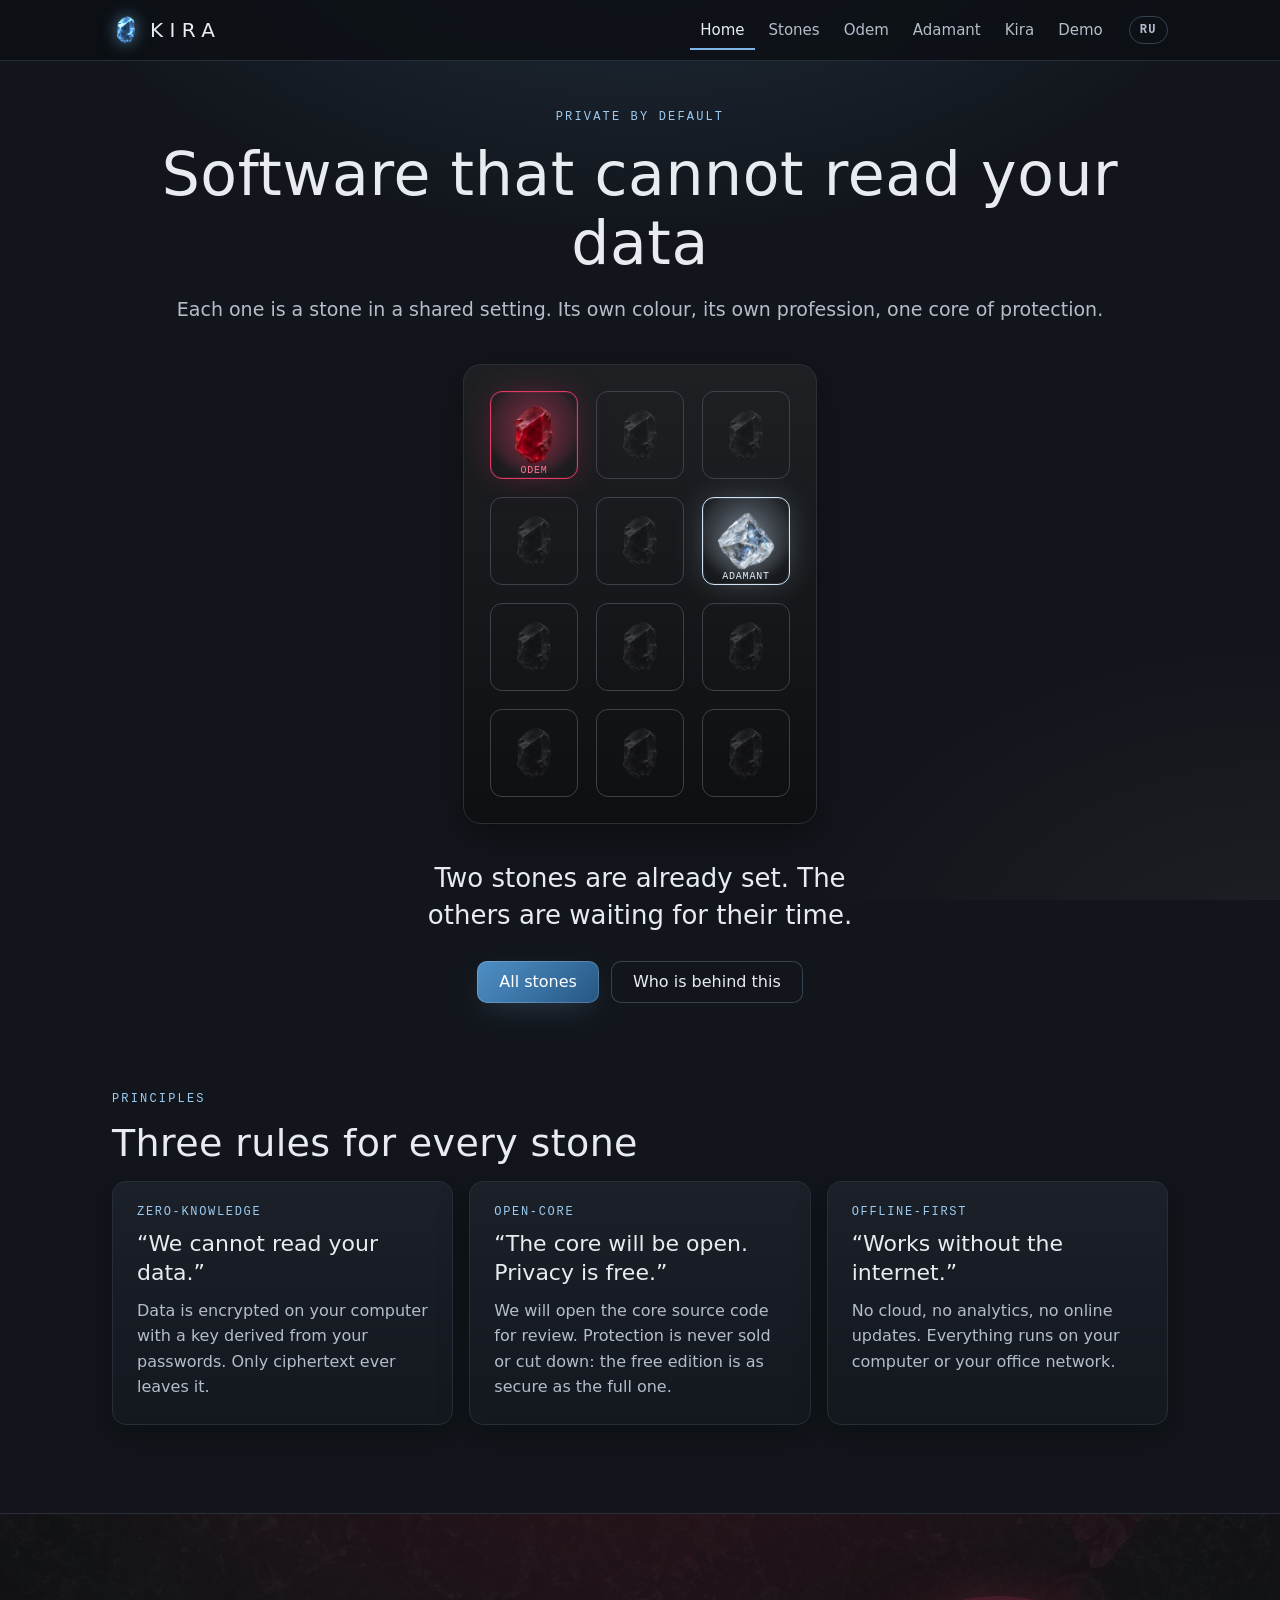
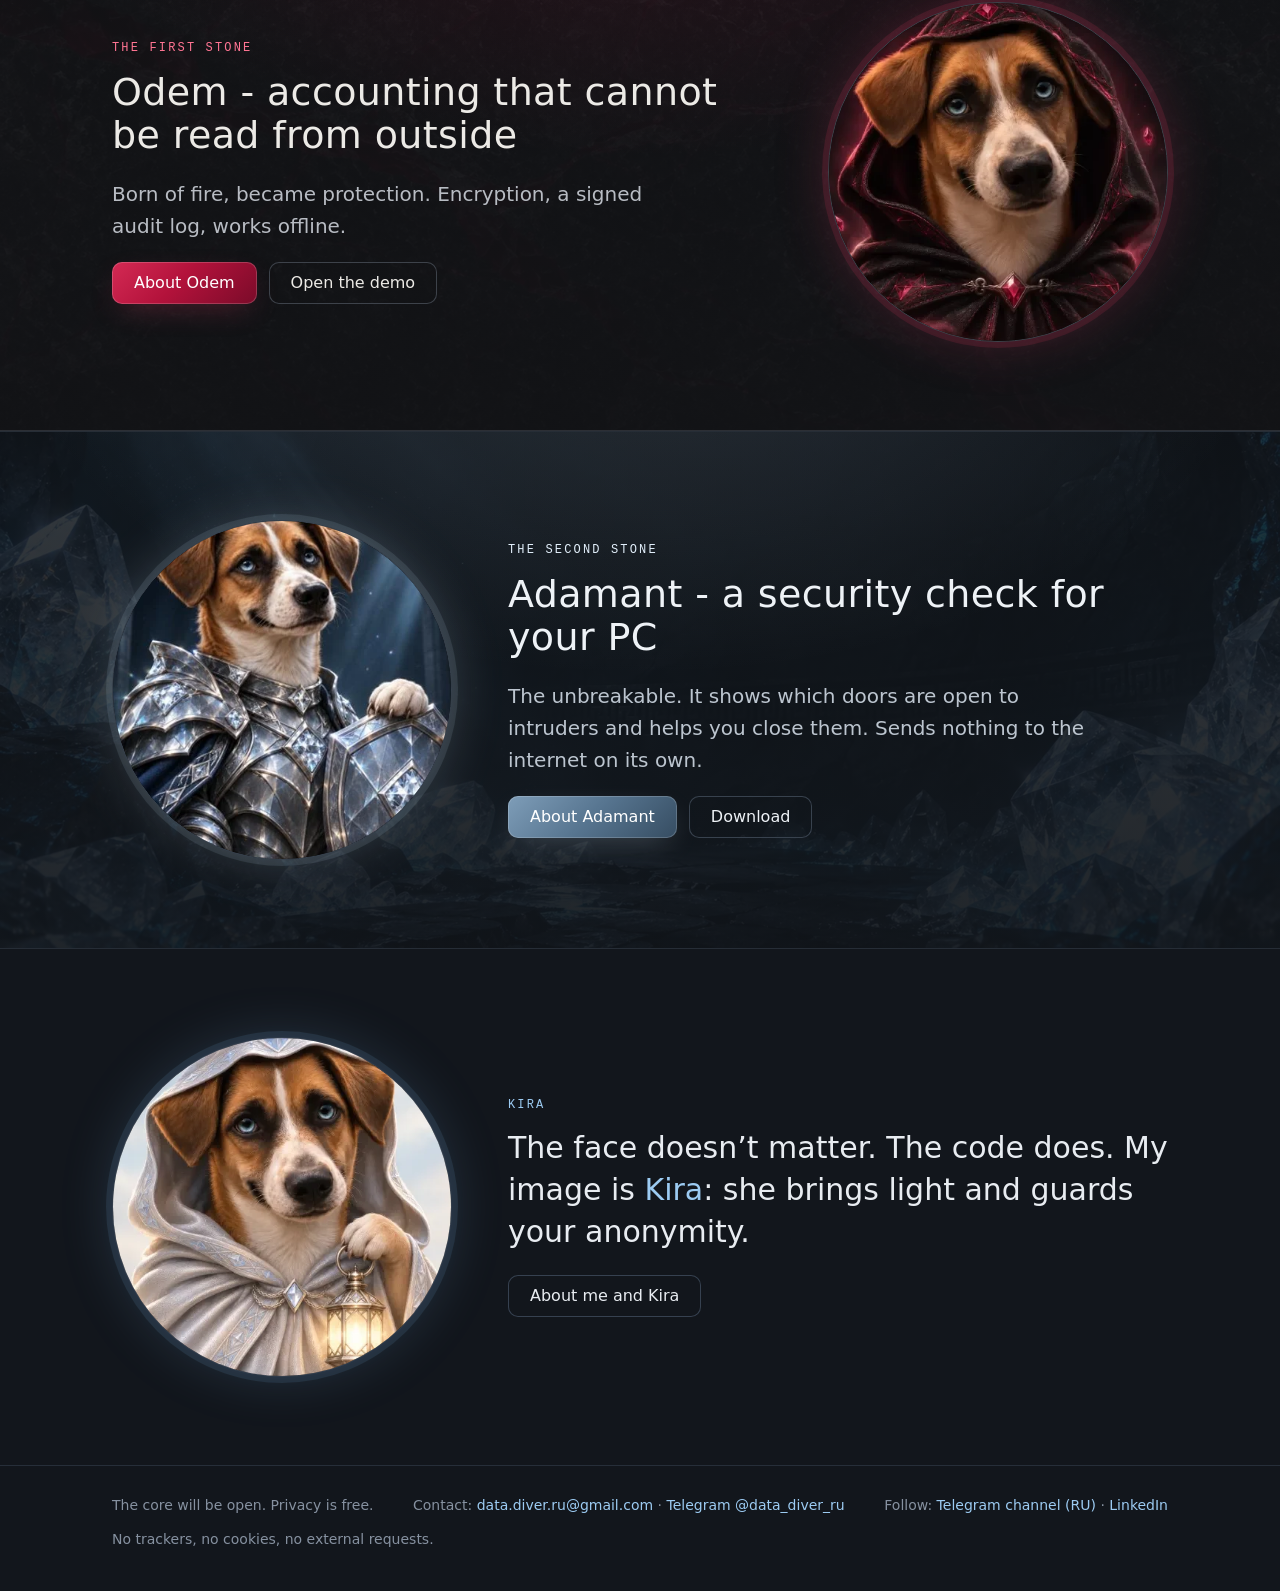
==== en/index.html @ 1e82c529 "Data Diver: перенос в datadiver-ru" ====
<!doctype html>
<html lang="en">
<head>
<meta charset="utf-8">
<meta name="viewport" content="width=device-width, initial-scale=1">
<meta http-equiv="Content-Security-Policy" content="default-src 'self'; img-src 'self' data:; style-src 'self'; script-src 'none'; base-uri 'none'; form-action 'none'">
<meta name="referrer" content="no-referrer">
<title>Stones of privacy - Odem and more</title>
<meta name="description" content="Closed software that cannot read your data. The first stone is Odem, an accounting app.">
<meta property="og:title" content="Stones of privacy - Odem and more">
<meta property="og:description" content="Closed software that cannot read your data. The first stone is Odem, an accounting app.">
<meta property="og:image" content="../assets/img/social-preview.jpg">
<meta name="theme-color" content="#12161c">
<link rel="alternate" hreflang="ru" href="../index.html">
<link rel="alternate" hreflang="en" href="index.html">
<link rel="icon" href="../assets/favicon.png" type="image/png">
<link rel="stylesheet" href="../assets/style.css">
<link rel="stylesheet" href="../assets/adamant.css">
</head>
<body data-theme="kira">
<header class="top"><div class="wrap">
<a class="brand" href="index.html" aria-label="Home"><img class="ruby" src="../assets/img/ruby.webp" alt="" width="256" height="256"><span>KIRA</span></a>
<nav class="nav" aria-label="Sections"><a href="index.html" aria-current="page">Home</a><a href="stones.html">Stones</a><a href="odem.html">Odem</a><a href="adamant.html">Adamant</a><a href="kira.html">Kira</a><a href="demo.html">Demo</a></nav>
<a class="lang" href="../index.html" hreflang="ru" lang="ru" title="Русский">RU</a>
</div></header>
<main id="main">
<section class="hero"><div class="wrap">
<p class="eyebrow">Private by default</p>
<h1>Software that cannot read your data</h1>
<p class="tag">Each one is a stone in a shared setting. Its own colour, its own profession, one core of protection.</p>
<div class="setting" data-theme="graphite" aria-label="The setting: twelve places, two stones in place">
<a class="stone lit" data-theme="odem" href="odem.html" aria-label="Odem - accounting, in progress"><img class="ruby" src="../assets/img/ruby.webp" alt="" width="256" height="256"><span class="name">Odem</span></a>
<a class="stone" href="stones.html#topaz" aria-label="Topaz - legal edition, planned"><img class="ruby" src="../assets/img/ruby.webp" alt="" width="256" height="256"><span class="name">Topaz</span></a>
<a class="stone" href="stones.html#carbuncle" aria-label="Carbuncle - for notaries, planned"><img class="ruby" src="../assets/img/ruby.webp" alt="" width="256" height="256"><span class="name">Carbuncle</span></a>
<span class="stone" role="img" aria-label="Empty place"><img class="ruby" src="../assets/img/ruby.webp" alt="" width="256" height="256"></span>
<span class="stone" role="img" aria-label="Empty place"><img class="ruby" src="../assets/img/ruby.webp" alt="" width="256" height="256"></span>
<a class="stone lit" data-theme="adamant" href="adamant.html" aria-label="Adamant - a PC security check, released"><img class="diamond" src="../assets/img/diamond.webp" alt="" width="256" height="256"><span class="name">Adamant</span></a>
<span class="stone" role="img" aria-label="Empty place"><img class="ruby" src="../assets/img/ruby.webp" alt="" width="256" height="256"></span>
<span class="stone" role="img" aria-label="Empty place"><img class="ruby" src="../assets/img/ruby.webp" alt="" width="256" height="256"></span>
<span class="stone" role="img" aria-label="Empty place"><img class="ruby" src="../assets/img/ruby.webp" alt="" width="256" height="256"></span>
<span class="stone" role="img" aria-label="Empty place"><img class="ruby" src="../assets/img/ruby.webp" alt="" width="256" height="256"></span>
<span class="stone" role="img" aria-label="Empty place"><img class="ruby" src="../assets/img/ruby.webp" alt="" width="256" height="256"></span>
<span class="stone" role="img" aria-label="Empty place"><img class="ruby" src="../assets/img/ruby.webp" alt="" width="256" height="256"></span>
</div>
<p class="says">Two stones are already set. The others are waiting for their time.</p>
<div class="actions">
<a class="btn" href="stones.html">All stones</a>
<a class="btn ghost" href="kira.html">Who is behind this</a>
</div>
</div></section>

<section class="flush"><div class="wrap">
<p class="eyebrow">Principles</p>
<h2>Three rules for every stone</h2>
<div class="grid3">
<div class="card"><div class="k">Zero-knowledge</div><blockquote>“We cannot read your data.”</blockquote><p>Data is encrypted on your computer with a key derived from your passwords. Only ciphertext ever leaves it.</p></div>
<div class="card"><div class="k">Open-core</div><blockquote>“The core will be open. Privacy is free.”</blockquote><p>We will open the core source code for review. Protection is never sold or cut down: the free edition is as secure as the full one.</p></div>
<div class="card"><div class="k">Offline-first</div><blockquote>“Works without the internet.”</blockquote><p>No cloud, no analytics, no online updates. Everything runs on your computer or your office network.</p></div>
</div>
</div></section>

<section class="band" data-theme="odem"><div class="wrap split rev">
<div class="avatar"><img src="../assets/img/kira-keeper.webp" alt="Kira as the keeper of the stones: a dark cloak with ruby embroidery" width="512" height="512"></div>
<div>
<p class="eyebrow">The first stone</p>
<h2>Odem - accounting that cannot be read from outside</h2>
<p class="lead">Born of fire, became protection. Encryption, a signed audit log, works offline.</p>
<div class="actions left"><a class="btn" href="odem.html">About Odem</a><a class="btn ghost" href="demo.html">Open the demo</a></div>
</div>
</div></section>
<section class="band" data-theme="adamant"><div class="wrap split">
<div class="avatar"><img src="../assets/img/kira-knight.webp" alt="Kira in diamond armour with a shield" width="480" height="480" loading="lazy"></div>
<div>
<p class="eyebrow">The second stone</p>
<h2>Adamant - a security check for your PC</h2>
<p class="lead">The unbreakable. It shows which doors are open to intruders and helps you close them. Sends nothing to the internet on its own.</p>
<div class="actions left"><a class="btn" href="adamant.html">About Adamant</a><a class="btn ghost" href="adamant.html#download">Download</a></div>
</div>
</div></section>


<section><div class="wrap split">
<div class="avatar"><img src="../assets/img/kira-light.webp" alt="Kira - a light-coated guide dog holding a lantern" width="512" height="512"></div>
<div>
<p class="eyebrow">Kira</p>
<p class="manifest">The face doesn’t matter. The code does. My image is <em>Kira</em>: she brings light and guards your anonymity.</p>
<a class="btn ghost" href="kira.html">About me and Kira</a>
</div>
</div></section>
</main>
<footer class="foot"><div class="wrap">
<p>The core will be open. Privacy is free.</p>
<p>Contact: <a href="mailto:data.diver.ru@gmail.com">data.diver.ru@gmail.com</a> · <a href="https://t.me/data_diver_ru" rel="noopener noreferrer">Telegram @data_diver_ru</a></p>
<p>Follow: <a href="https://t.me/datadiver_ru" rel="noopener noreferrer">Telegram channel (RU)</a> · <a href="https://www.linkedin.com/in/datadiverru" rel="noopener noreferrer">LinkedIn</a></p>
<p>No trackers, no cookies, no external requests.</p>
</div></footer>
</body>
</html>
---- assets/style.css ----
/* Сайт камней. Без внешних шрифтов, скриптов и счётчиков.
   Цвет принадлежит камню: тема задаётся атрибутом data-theme на <body> или на любом блоке.
   Новый камень = новый блок [data-theme="…"] с теми же переменными. */
:root {
  --display: "Bahnschrift Light", "Bahnschrift", "Segoe UI Variable Display", "Helvetica Neue", system-ui, sans-serif;
  --sans: "Segoe UI Variable Text", "Segoe UI", system-ui, -apple-system, Roboto, "Helvetica Neue", Arial, sans-serif;
  --mono: "Cascadia Mono", Consolas, ui-monospace, "SF Mono", monospace;
  --wrap: 1120px;
  --ease: cubic-bezier(.2, .8, .2, 1);
}

/* ── Темы ─────────────────────────────────────────────── */
/* общая тёмная основа для камней */
[data-theme="odem"], [data-theme="topaz"], [data-theme="carbuncle"], [data-theme="graphite"] {
  color-scheme: dark;
  --bg-0: #0e0f11;
  --bg: #121316;
  --surface: rgba(30, 32, 36, .88);
  --surface-2: rgba(23, 25, 28, .88);
  --line: #2c2f35;
  --line-2: #3d424a;
  --ink: #eceae6;
  --ink-2: #b8bcc3;
  --ink-3: #848a93;
  --top-bg: rgba(14, 15, 17, .82);
  --shadow: 0 10px 30px rgba(0, 0, 0, .4);
}
/* Одем — рубин */
[data-theme="odem"] {
  --acc: #b3123b; --acc-hi: #e23b63; --acc-ink: #ff7593; --acc-deep: #6e0a24;
  --acc-glow: rgba(226, 59, 99, .35); --acc-soft: rgba(226, 59, 99, .14);
  --acc-grad: linear-gradient(135deg, #d42a54 0%, #b3123b 46%, #7a0b29 100%);
  --bg-art: radial-gradient(900px 520px at 50% -120px, rgba(179, 18, 59, .16), transparent 70%),
            linear-gradient(rgba(18, 19, 22, .9), rgba(18, 19, 22, .96)), url("img/veins.webp") center / cover;
}
/* Топаз — янтарь и золото */
[data-theme="topaz"] {
  --acc: #c9861c; --acc-hi: #f2b84b; --acc-ink: #ffcf73; --acc-deep: #6b440a;
  --acc-glow: rgba(242, 184, 75, .32); --acc-soft: rgba(242, 184, 75, .14);
  --acc-grad: linear-gradient(135deg, #f0b24a 0%, #c9861c 50%, #8a5a10 100%);
  --bg-art: radial-gradient(900px 520px at 50% -120px, rgba(201, 134, 28, .16), transparent 70%), var(--bg);
}
/* Карбункул — изумрудно-зелёный (можно поменять, когда дойдём до камня) */
[data-theme="carbuncle"] {
  --acc: #138a60; --acc-hi: #2fcf92; --acc-ink: #6fe3b4; --acc-deep: #0b4a33;
  --acc-glow: rgba(47, 207, 146, .3); --acc-soft: rgba(47, 207, 146, .13);
  --acc-grad: linear-gradient(135deg, #2bbf86 0%, #138a60 50%, #0b5a3e 100%);
  --bg-art: radial-gradient(900px 520px at 50% -120px, rgba(19, 138, 96, .16), transparent 70%), var(--bg);
}
/* нейтральная оправа для схемы камней */
[data-theme="graphite"] {
  --acc: #8b96a5; --acc-hi: #b9c3d0; --acc-ink: #cfd7e2; --acc-deep: #3d424a;
  --acc-glow: rgba(185, 195, 208, .25); --acc-soft: rgba(185, 195, 208, .1);
  --acc-grad: linear-gradient(135deg, #9aa5b4, #6b7685);
  --bg-art: var(--bg);
}
/* Кира — ночная тема: сине-графитовый фон, голубой акцент как её глаза.
   Тёмная, но не красная — красный остаётся за Одемом. */
[data-theme="kira"] {
  color-scheme: dark;
  --bg-0: #0d1015;
  --bg: #12161c;
  --surface: rgba(28, 34, 43, .88);
  --surface-2: rgba(20, 25, 32, .88);
  --line: #262e39;
  --line-2: #364150;
  --ink: #e8ecf1;
  --ink-2: #b4bdc9;
  --ink-3: #8691a0;
  --top-bg: rgba(13, 16, 21, .84);
  --shadow: 0 10px 30px rgba(0, 0, 0, .35);
  --acc: #3f7fb5; --acc-hi: #7db6e6; --acc-ink: #9ccbf2; --acc-deep: #1d4567;
  --acc-glow: rgba(125, 182, 230, .28); --acc-soft: rgba(125, 182, 230, .11);
  --acc-grad: linear-gradient(135deg, #4f8fc4 0%, #3a74a6 50%, #275682 100%);
  --bg-art: radial-gradient(900px 560px at 50% -160px, rgba(90, 140, 190, .22), transparent 70%),
            radial-gradient(700px 500px at 100% 110%, rgba(210, 190, 150, .06), transparent 70%), var(--bg);
}
[data-theme] { color: var(--ink); }

/* ── База ─────────────────────────────────────────────── */
* { box-sizing: border-box; }
html { -webkit-text-size-adjust: 100%; }
body {
  margin: 0;
  background: var(--bg);
  font: 16px/1.6 var(--sans);
  min-height: 100vh;
  display: flex;
  flex-direction: column;
}
body::before { content: ""; position: fixed; inset: 0; background: var(--bg-art); z-index: -1; }
a { color: var(--acc-ink); text-decoration: none; }
a:hover { text-decoration: underline; text-underline-offset: 3px; }
:focus-visible { outline: 2px solid var(--acc-hi); outline-offset: 3px; border-radius: 4px; }
img { max-width: 100%; display: block; }

.wrap { width: 100%; max-width: var(--wrap); margin: 0 auto; padding: 0 16px; }
@media (min-width: 720px) { .wrap { padding: 0 32px; } }

/* шапка */
.top { position: sticky; top: 0; z-index: 10; background: var(--top-bg); backdrop-filter: blur(10px); border-bottom: 1px solid var(--line); }
.top .wrap { display: flex; align-items: center; gap: 16px; min-height: 60px; flex-wrap: wrap; }
.brand { display: flex; align-items: center; gap: 10px; color: var(--ink); font: 300 20px/1 var(--display); letter-spacing: .32em; }
.brand:hover { text-decoration: none; }
.brand .ruby { width: 28px; height: 28px; object-fit: contain; filter: drop-shadow(0 0 8px rgba(226, 59, 99, .45)); transition: transform .5s var(--ease), filter .3s; }
.brand:hover .ruby { transform: rotate(-10deg) scale(1.12); filter: drop-shadow(0 0 12px rgba(255, 90, 130, .8)) brightness(1.15); }
.nav { display: flex; gap: 4px; margin-left: auto; flex-wrap: wrap; }
.nav a { color: var(--ink-2); padding: 8px 10px; border-radius: 8px; font-size: 15px; }
.nav a:hover { color: var(--ink); background: var(--acc-soft); text-decoration: none; }
.nav a[aria-current="page"] { color: var(--ink); box-shadow: inset 0 -2px 0 var(--acc-hi); border-radius: 0; }
@media (max-width: 560px) {
  .top .wrap { padding-top: 8px; padding-bottom: 4px; gap: 4px; }
  .nav { margin-left: -8px; width: calc(100% + 16px); overflow-x: auto; flex-wrap: nowrap; scrollbar-width: none; }
  .nav::-webkit-scrollbar { display: none; }
  .nav a { padding: 8px 8px; white-space: nowrap; }
}

main { flex: 1; }
section { padding: 56px 0; }
@media (min-width: 720px) { section { padding: 88px 0; } }

.eyebrow { font: 12px/1.4 var(--mono); letter-spacing: .18em; text-transform: uppercase; color: var(--acc-ink); margin: 0 0 14px; }
h1, h2, h3 { font-family: var(--display); font-weight: 300; line-height: 1.15; margin: 0 0 16px; letter-spacing: .01em; }
h1 { font-size: clamp(34px, 6vw, 60px); }
h2 { font-size: clamp(26px, 4vw, 38px); }
h3 { font-size: 22px; }
.lead { font-size: clamp(17px, 2.2vw, 20px); color: var(--ink-2); max-width: 46ch; }
.muted { color: var(--ink-3); }

/* кнопки */
.btn {
  display: inline-flex; align-items: center; gap: 10px;
  padding: 13px 22px; border-radius: 10px;
  font: 500 16px/1 var(--sans); color: #fff;
  background: var(--acc-grad);
  box-shadow: 0 0 0 1px rgba(255, 255, 255, .18) inset, 0 10px 30px -10px var(--acc-glow);
  transition: transform .2s var(--ease), box-shadow .2s var(--ease);
}
.btn:hover { text-decoration: none; transform: translateY(-1px); box-shadow: 0 0 0 1px rgba(255, 255, 255, .3) inset, 0 14px 36px -10px var(--acc-glow); }
.btn.ghost { background: transparent; color: var(--ink); box-shadow: inset 0 0 0 1px var(--line-2); }
.btn.ghost:hover { box-shadow: inset 0 0 0 1px var(--acc-hi); }

/* героический блок */
.hero { text-align: center; padding-top: 48px; }
.hero .title { font: 200 clamp(52px, 12vw, 120px)/1 var(--display); letter-spacing: .38em; margin: 0 0 8px; padding-left: .38em; }
.hero .tag { color: var(--ink-2); margin: 0 auto 40px; font-size: clamp(16px, 2.2vw, 19px); }
.hero .says { font: 300 clamp(20px, 3vw, 26px)/1.4 var(--display); max-width: 30ch; margin: 0 auto 28px; }
.actions { display: flex; gap: 12px; justify-content: center; flex-wrap: wrap; }
.actions.left { justify-content: flex-start; }

/* оправа 3×4, как четыре ряда по три камня — тёмная «шкатулка» на любой теме */
.setting {
  --cell: clamp(64px, 22vw, 88px);
  display: grid; grid-template-columns: repeat(3, var(--cell)); gap: clamp(10px, 2.4vw, 18px);
  justify-content: center; margin: 0 auto 36px; padding: clamp(16px, 3vw, 26px);
  width: max-content; max-width: 100%;
  border: 1px solid var(--line); border-radius: 18px;
  background: linear-gradient(180deg, #1e2024, #0e0f11);
  box-shadow: var(--shadow);
}
.stone {
  position: relative; aspect-ratio: 1; border-radius: 12px;
  display: grid; place-items: center;
  border: 1px solid var(--line-2); color: var(--ink-3);
  transition: border-color .25s var(--ease), transform .25s var(--ease);
}
.stone .ruby { width: 62%; height: 62%; object-fit: contain; user-select: none; -webkit-user-drag: none;
  filter: grayscale(1) brightness(1.15) contrast(1.05); opacity: .38; transition: opacity .25s var(--ease), filter .25s var(--ease); }
.stone:hover .ruby, .stone:focus-visible .ruby { opacity: .6; }
.stone .name { position: absolute; bottom: -1px; left: 0; right: 0; text-align: center; font: 10px/1.6 var(--mono); letter-spacing: .08em; text-transform: uppercase; color: var(--ink-3); opacity: 0; transition: opacity .2s; }
.stone:hover, .stone:focus-visible { border-color: var(--ink-3); transform: translateY(-2px); }
.stone:hover .name, .stone:focus-visible .name { opacity: 1; }
.stone.lit {
  border-color: var(--acc-hi);
  background: radial-gradient(circle at 50% 40%, var(--acc-glow), var(--acc-soft) 60%, transparent 75%);
  box-shadow: 0 0 34px -6px var(--acc-glow), inset 0 0 0 1px var(--acc-soft);
  animation: breathe 5s ease-in-out infinite;
}
.stone.lit .ruby { width: 70%; height: 70%; filter: drop-shadow(0 0 14px var(--acc-glow)); opacity: 1; }
.stone.lit:hover .ruby { filter: drop-shadow(0 0 20px var(--acc-hi)) brightness(1.1); }
.stone.lit .name { opacity: 1; color: var(--acc-ink); }
@keyframes breathe { 50% { box-shadow: 0 0 46px -4px var(--acc-glow), inset 0 0 0 1px var(--acc-soft); } }
@media (prefers-reduced-motion: reduce) { .stone.lit { animation: none; } * { transition: none !important; } }

/* карточки */
.grid3 { display: grid; gap: 16px; grid-template-columns: 1fr; }
@media (min-width: 820px) { .grid3 { grid-template-columns: repeat(3, 1fr); } }
.grid2 { display: grid; gap: 16px; grid-template-columns: 1fr; margin-top: 16px; }
@media (min-width: 720px) { .grid2 { grid-template-columns: 1fr 1fr; } }
.card {
  border: 1px solid var(--line); border-radius: 14px; padding: 24px;
  background: linear-gradient(180deg, var(--surface), var(--surface-2));
  box-shadow: var(--shadow);
}
.card .k { font: 12px/1 var(--mono); letter-spacing: .14em; text-transform: uppercase; color: var(--acc-ink); margin-bottom: 12px; }
.card blockquote { margin: 0 0 10px; font: 300 22px/1.3 var(--display); }
.card p { margin: 0; color: var(--ink-2); }
.card .icon { width: 28px; height: 28px; color: var(--acc-hi); margin-bottom: 14px; }

/* портрет и манифест */
.split { display: grid; gap: 28px; align-items: center; grid-template-columns: 1fr; }
@media (min-width: 820px) { .split { grid-template-columns: 340px 1fr; gap: 56px; } }
.split.rev { }
@media (min-width: 820px) { .split.rev { grid-template-columns: 1fr 340px; } .split.rev .avatar { order: 2; } }
.avatar {
  width: min(100%, 340px); aspect-ratio: 1; margin: 0 auto; border-radius: 50%;
  overflow: hidden; border: 1px solid var(--line-2);
  box-shadow: 0 0 0 6px var(--acc-soft), 0 0 60px -10px var(--acc-glow);
  background: var(--bg-0);
}
.avatar img { width: 100%; height: 100%; object-fit: cover; transform: scale(1.12); }
.manifest { font: 300 clamp(22px, 3.2vw, 30px)/1.4 var(--display); margin: 0 0 22px; }
.manifest em { font-style: normal; color: var(--acc-ink); }
.prose { max-width: 62ch; color: var(--ink-2); font-size: 17px; }
.prose p { margin: 0 0 14px; }
.prose strong { color: var(--ink); font-weight: 600; }

/* камень-продукт */
.product { display: grid; gap: 0; grid-template-columns: 1fr; overflow: hidden; padding: 0; }
@media (min-width: 900px) { .product { grid-template-columns: 1.25fr 1fr; } }
.product .shot { position: relative; background: var(--bg-0); border-bottom: 1px solid var(--line); }
@media (min-width: 900px) { .product .shot { border-bottom: 0; border-right: 1px solid var(--line); } }
.product .shot img { width: 100%; height: 100%; object-fit: cover; object-position: left top; }
.product .shot .veil { position: absolute; left: 12px; bottom: 12px; font: 11px/1 var(--mono); letter-spacing: .1em; text-transform: uppercase; color: var(--ink-2); background: rgba(14, 15, 17, .8); border: 1px solid var(--line-2); padding: 7px 9px; border-radius: 6px; }
.product .body { padding: 28px; }
.status { display: inline-flex; align-items: center; gap: 8px; font: 12px/1 var(--mono); letter-spacing: .1em; text-transform: uppercase; padding: 7px 10px; border-radius: 999px; border: 1px solid var(--line-2); color: var(--ink-2); }
.status::before { content: ""; width: 7px; height: 7px; border-radius: 50%; background: var(--ink-3); }
.status.live { border-color: var(--acc-hi); color: var(--acc-ink); }
.status.live::before { background: var(--acc-hi); box-shadow: 0 0 10px var(--acc-hi); }
.ticks { list-style: none; padding: 0; margin: 18px 0 24px; display: grid; gap: 8px; }
.ticks li { padding-left: 22px; position: relative; color: var(--ink-2); }
.ticks li::before { content: ""; position: absolute; left: 2px; top: .62em; width: 8px; height: 8px; transform: rotate(45deg); border: 1.5px solid var(--acc-hi); }
.locked { position: relative; }
.locked > * { opacity: .7; }
.locked .lock { width: 36px; height: 36px; color: var(--acc-hi); margin-bottom: 14px; }
.locked .gem { width: 56px; height: 56px; object-fit: contain; margin-bottom: 12px; filter: grayscale(1) brightness(1.1); opacity: .45; }

/* летопись */
.log { list-style: none; margin: 0; padding: 0; border-left: 1px solid var(--line-2); }
.log > li { position: relative; padding: 0 0 36px 28px; }
.log > li::before { content: ""; position: absolute; left: -6px; top: 8px; width: 11px; height: 11px; transform: rotate(45deg); background: var(--bg); border: 1.5px solid var(--line-2); }
.log > li.hot::before { background: var(--acc); border-color: var(--acc-ink); box-shadow: 0 0 12px var(--acc-glow); }
.log time { font: 13px/1 var(--mono); color: var(--ink-3); letter-spacing: .06em; }
.log h3 { margin: 8px 0 10px; }
.log ul { margin: 0; padding-left: 18px; color: var(--ink-2); }
.log ul li { margin-bottom: 4px; }

/* демо */
.notice { display: flex; gap: 12px; align-items: flex-start; border: 1px solid rgba(232, 184, 92, .35); background: rgba(232, 184, 92, .07); color: #f0d7a4; padding: 14px 16px; border-radius: 12px; margin: 0 0 28px; }
.notice svg { flex: none; width: 20px; height: 20px; margin-top: 2px; }
.corner { position: fixed; right: 16px; bottom: 16px; z-index: 5; max-width: calc(100% - 32px); border: 1px solid var(--line-2); background: var(--top-bg); backdrop-filter: blur(8px); padding: 12px 14px; border-radius: 12px; font-size: 14px; color: var(--ink-2); box-shadow: var(--shadow); }
.corner a { font-weight: 600; }

/* подвал */
.foot { border-top: 1px solid var(--line); padding: 28px 0 40px; color: var(--ink-3); font-size: 14px; }
.foot .wrap { display: flex; gap: 12px 24px; flex-wrap: wrap; justify-content: space-between; }
.foot p { margin: 0; }
.demo-page .foot { padding-bottom: 96px; }

.flush { padding-top: 0 !important; }
.mt { margin-top: 16px; }

/* полоса в цвете камня внутри страницы другой темы */
.band { background: var(--bg-art); border-top: 1px solid var(--line); border-bottom: 1px solid var(--line); }

/* знак в шапке общих страниц: тот же кристалл, но серебристый с голубым свечением */
[data-theme="kira"] .brand .ruby { filter: grayscale(1) sepia(1) hue-rotate(170deg) saturate(2.4) brightness(2.6) contrast(1.1) drop-shadow(0 0 8px rgba(125, 182, 230, .6)); }
[data-theme="kira"] .brand:hover .ruby { filter: grayscale(1) sepia(1) hue-rotate(170deg) saturate(2.6) brightness(3) contrast(1.1) drop-shadow(0 0 12px rgba(156, 203, 242, .9)); }

/* летопись по версиям */
.log .ver { font: 13px/1 var(--mono); color: var(--acc-ink); letter-spacing: .08em; text-transform: uppercase; }
.log > li > p.muted { margin: 4px 0 6px; font: 12px/1.4 var(--mono); letter-spacing: .1em; text-transform: uppercase; }
code { font: .92em var(--mono); background: var(--acc-soft); padding: 1px 5px; border-radius: 4px; color: var(--ink); }

/* переключатель языка */
.lang { font: 600 12px/1 var(--mono); letter-spacing: .12em; color: var(--ink-2); border: 1px solid var(--line-2); border-radius: 999px; padding: 7px 10px; }
.lang:hover { color: var(--ink); border-color: var(--acc-hi); text-decoration: none; }
@media (max-width: 560px) {
  .top .brand { order: 0; }
  .top .lang { order: 1; margin-left: auto; }
  .top .nav { order: 2; }
}
---- assets/adamant.css ----
/* Адамант - алмаз: холодный графит и ледяной блеск.
   Черновик: файл попадает на сайт только вместе с Адамантом (RELEASED в tools/build-pages.py). */
[data-theme="adamant"] {
  color-scheme: dark;
  --bg-0: #0c0f13;
  --bg: #11151a;
  --surface: rgba(28, 33, 40, .88);
  --surface-2: rgba(19, 23, 29, .88);
  --line: #262d36;
  --line-2: #38424e;
  --ink: #eef2f6;
  --ink-2: #bcc5cf;
  --ink-3: #8a94a0;
  --top-bg: rgba(12, 15, 19, .84);
  --shadow: 0 10px 30px rgba(0, 0, 0, .4);
  --acc: #6f8faa; --acc-hi: #cfe3f5; --acc-ink: #e2effb; --acc-deep: #2e4254;
  --acc-glow: rgba(205, 228, 250, .3); --acc-soft: rgba(205, 228, 250, .1);
  --acc-grad: linear-gradient(135deg, #7e9db8 0%, #56748f 50%, #364d62 100%);
  --bg-art: radial-gradient(900px 520px at 50% -120px, rgba(200, 225, 250, .14), transparent 70%),
            linear-gradient(rgba(17, 21, 26, .84), rgba(17, 21, 26, .93)), url("img/vault.webp") center bottom / cover;
}
.brand .diamond { width: 28px; height: 28px; object-fit: contain; filter: drop-shadow(0 0 8px rgba(205, 228, 250, .45)); transition: transform .5s var(--ease), filter .3s; }
.brand:hover .diamond { transform: rotate(-10deg) scale(1.12); filter: drop-shadow(0 0 12px rgba(225, 240, 255, .8)) brightness(1.1); }
.stone.lit .diamond { width: 70%; height: 70%; object-fit: contain; filter: drop-shadow(0 0 14px var(--acc-glow)); }
.stone.lit:hover .diamond { filter: drop-shadow(0 0 20px var(--acc-hi)) brightness(1.08); }
.product .shot.art { display: grid; place-items: center; min-height: 260px; overflow: hidden;
  background: radial-gradient(circle at 50% 45%, rgba(205, 228, 250, .16), transparent 62%), var(--bg-0); }
.product .shot.art img { width: auto; height: auto; max-width: 56%; max-height: 230px; object-fit: contain; filter: drop-shadow(0 0 30px var(--acc-glow)); }
.purity { display: flex; flex-wrap: wrap; gap: 8px; margin: 18px 0 0; padding: 0; list-style: none; }
.purity li { font: 12px/1 var(--mono); letter-spacing: .08em; text-transform: uppercase; padding: 8px 11px; border-radius: 999px; border: 1px solid var(--line-2); color: var(--ink-3); }
.purity li:last-child { border-color: var(--acc-hi); color: var(--acc-ink); box-shadow: 0 0 14px -4px var(--acc-glow); }
.dl { margin-top: 22px; }
.dl .meta { margin: 12px 0 0; font: 13px/1.6 var(--mono); color: var(--ink-3); word-break: break-all; }
.note { border-left: 2px solid var(--acc-hi); padding: 4px 0 4px 16px; color: var(--ink-2); margin: 18px 0 0; }
.duo { align-items: center; gap: 28px; margin-top: 0; }
.product + .product { margin-top: 16px; }
.card .k .tier { display: inline-block; margin-left: 8px; padding: 3px 7px; border-radius: 999px; border: 1px solid var(--acc-hi); font-size: 10px; letter-spacing: .08em; color: var(--acc-ink); vertical-align: 1px; }
.card .ticks { margin: 0 0 14px; }
.dl .meta + .meta { margin-top: 6px; }
.wide-shot { margin: 16px 0 0; position: relative; border: 1px solid var(--line); border-radius: 14px; overflow: hidden; box-shadow: var(--shadow); background: var(--bg-0); }
.wide-shot img { display: block; width: 100%; height: auto; }
.wide-shot .veil { position: absolute; left: 12px; bottom: 12px; font: 11px/1 var(--mono); letter-spacing: .1em; text-transform: uppercase; color: var(--ink-2); background: rgba(14, 15, 17, .8); border: 1px solid var(--line-2); padding: 7px 9px; border-radius: 6px; }
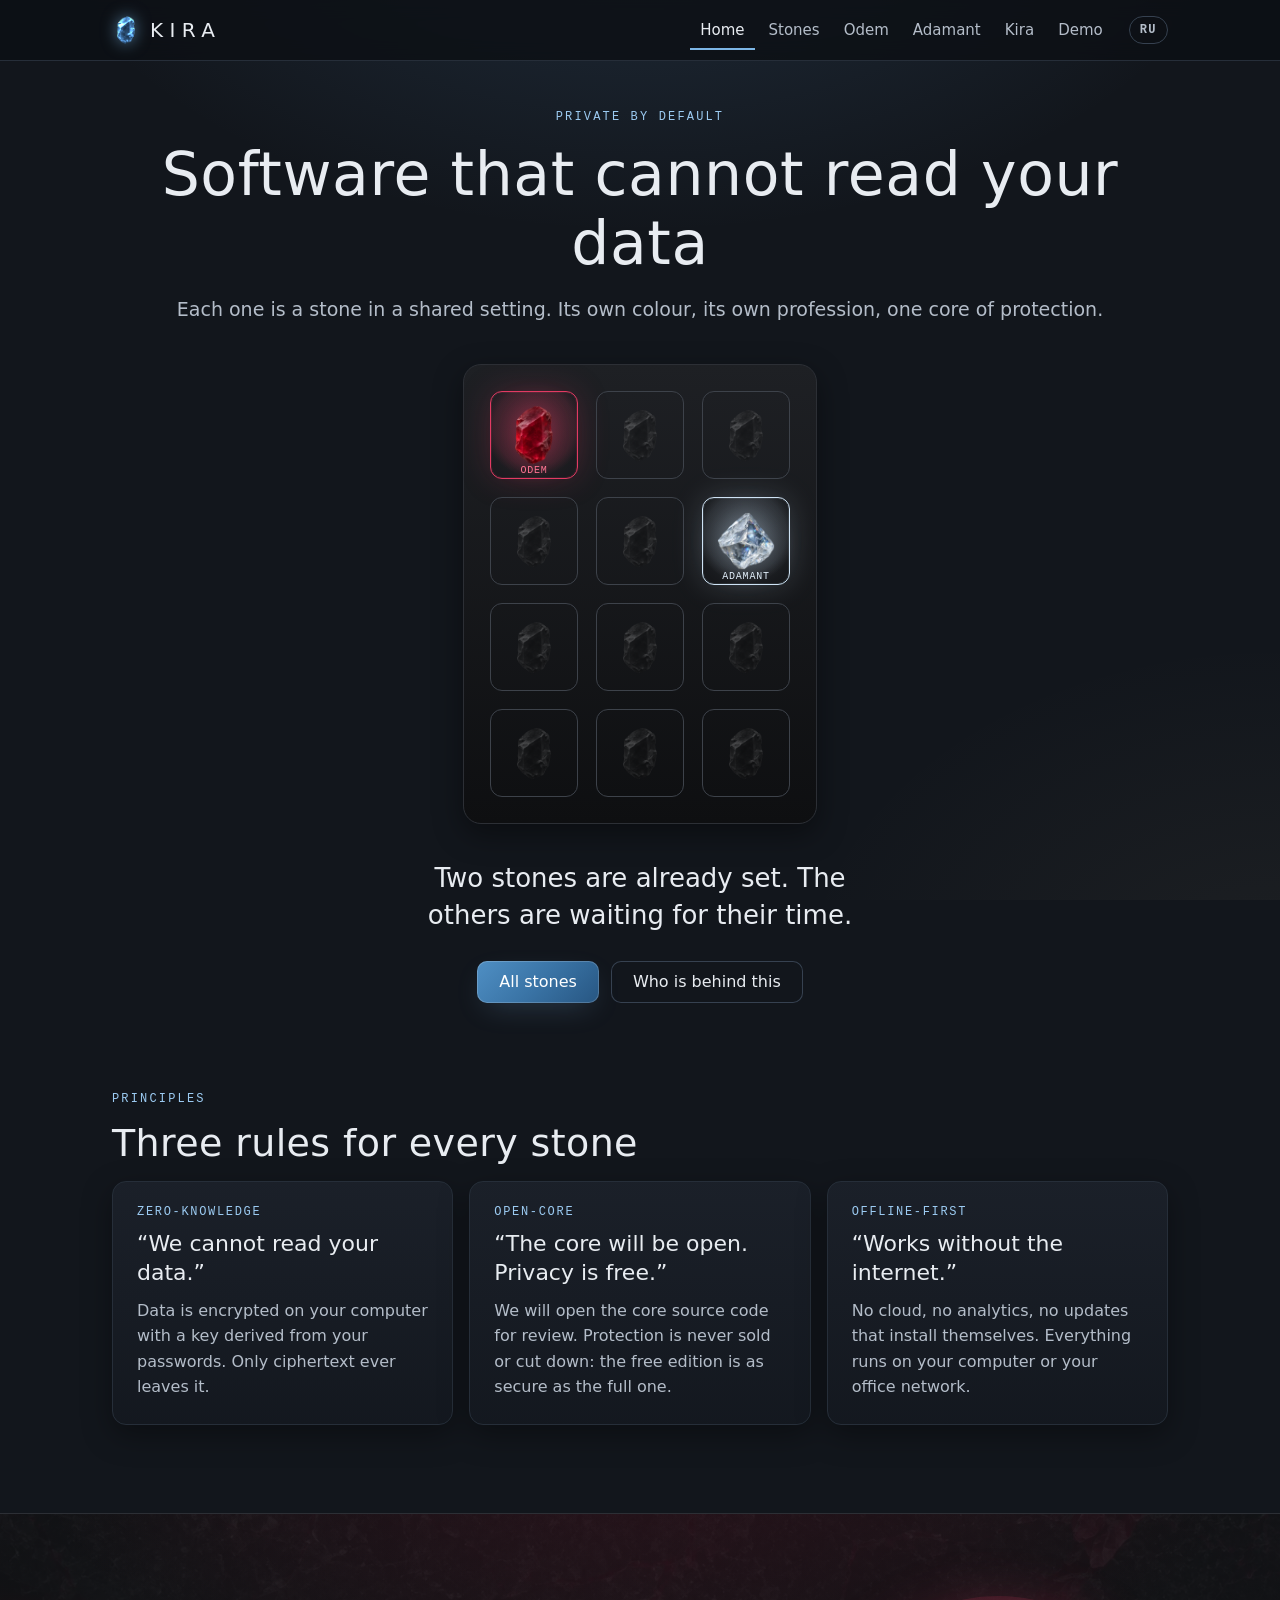
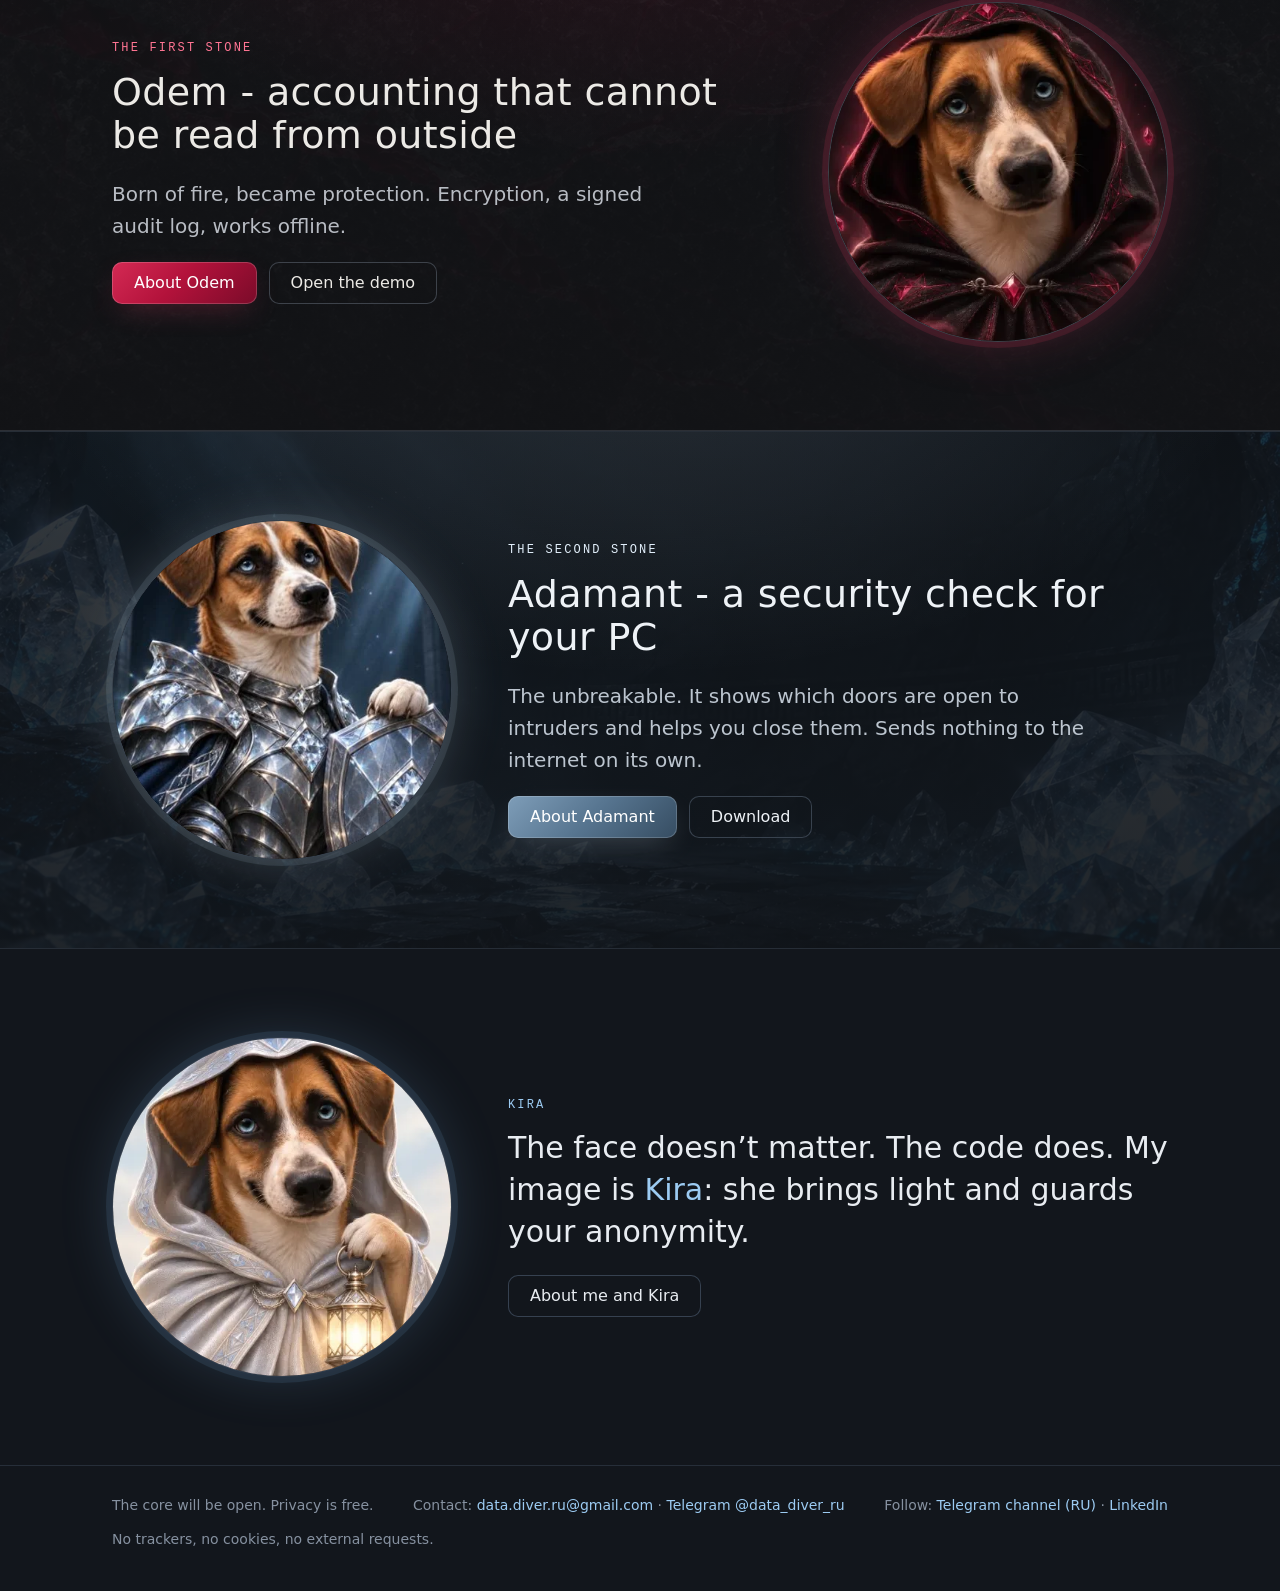
==== commit 1ef573f3: "Адамант 1.2.3: проверка обновлений по кнопке" ====
--- a/en/index.html
+++ b/en/index.html
@@ -55,7 +55,7 @@
 <div class="grid3">
 <div class="card"><div class="k">Zero-knowledge</div><blockquote>“We cannot read your data.”</blockquote><p>Data is encrypted on your computer with a key derived from your passwords. Only ciphertext ever leaves it.</p></div>
 <div class="card"><div class="k">Open-core</div><blockquote>“The core will be open. Privacy is free.”</blockquote><p>We will open the core source code for review. Protection is never sold or cut down: the free edition is as secure as the full one.</p></div>
-<div class="card"><div class="k">Offline-first</div><blockquote>“Works without the internet.”</blockquote><p>No cloud, no analytics, no online updates. Everything runs on your computer or your office network.</p></div>
+<div class="card"><div class="k">Offline-first</div><blockquote>“Works without the internet.”</blockquote><p>No cloud, no analytics, no updates that install themselves. Everything runs on your computer or your office network.</p></div>
 </div>
 </div></section>
 
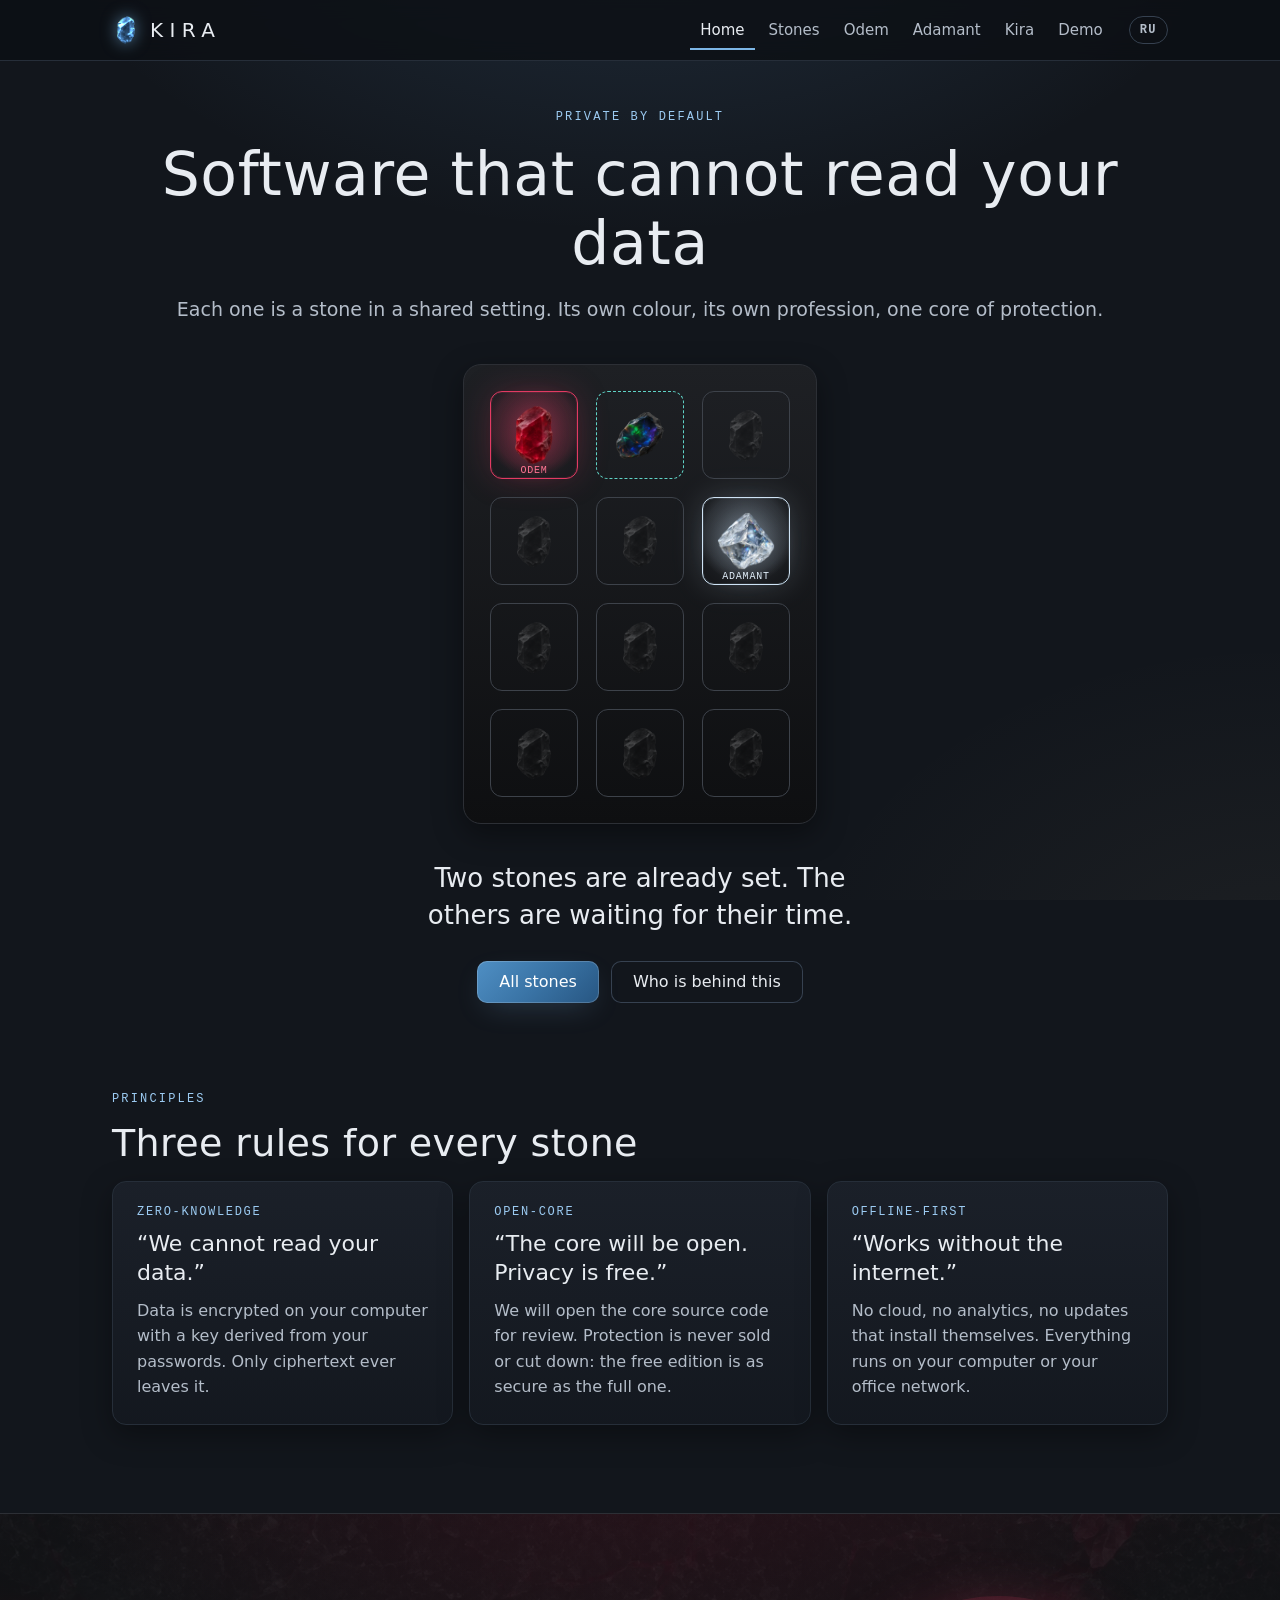
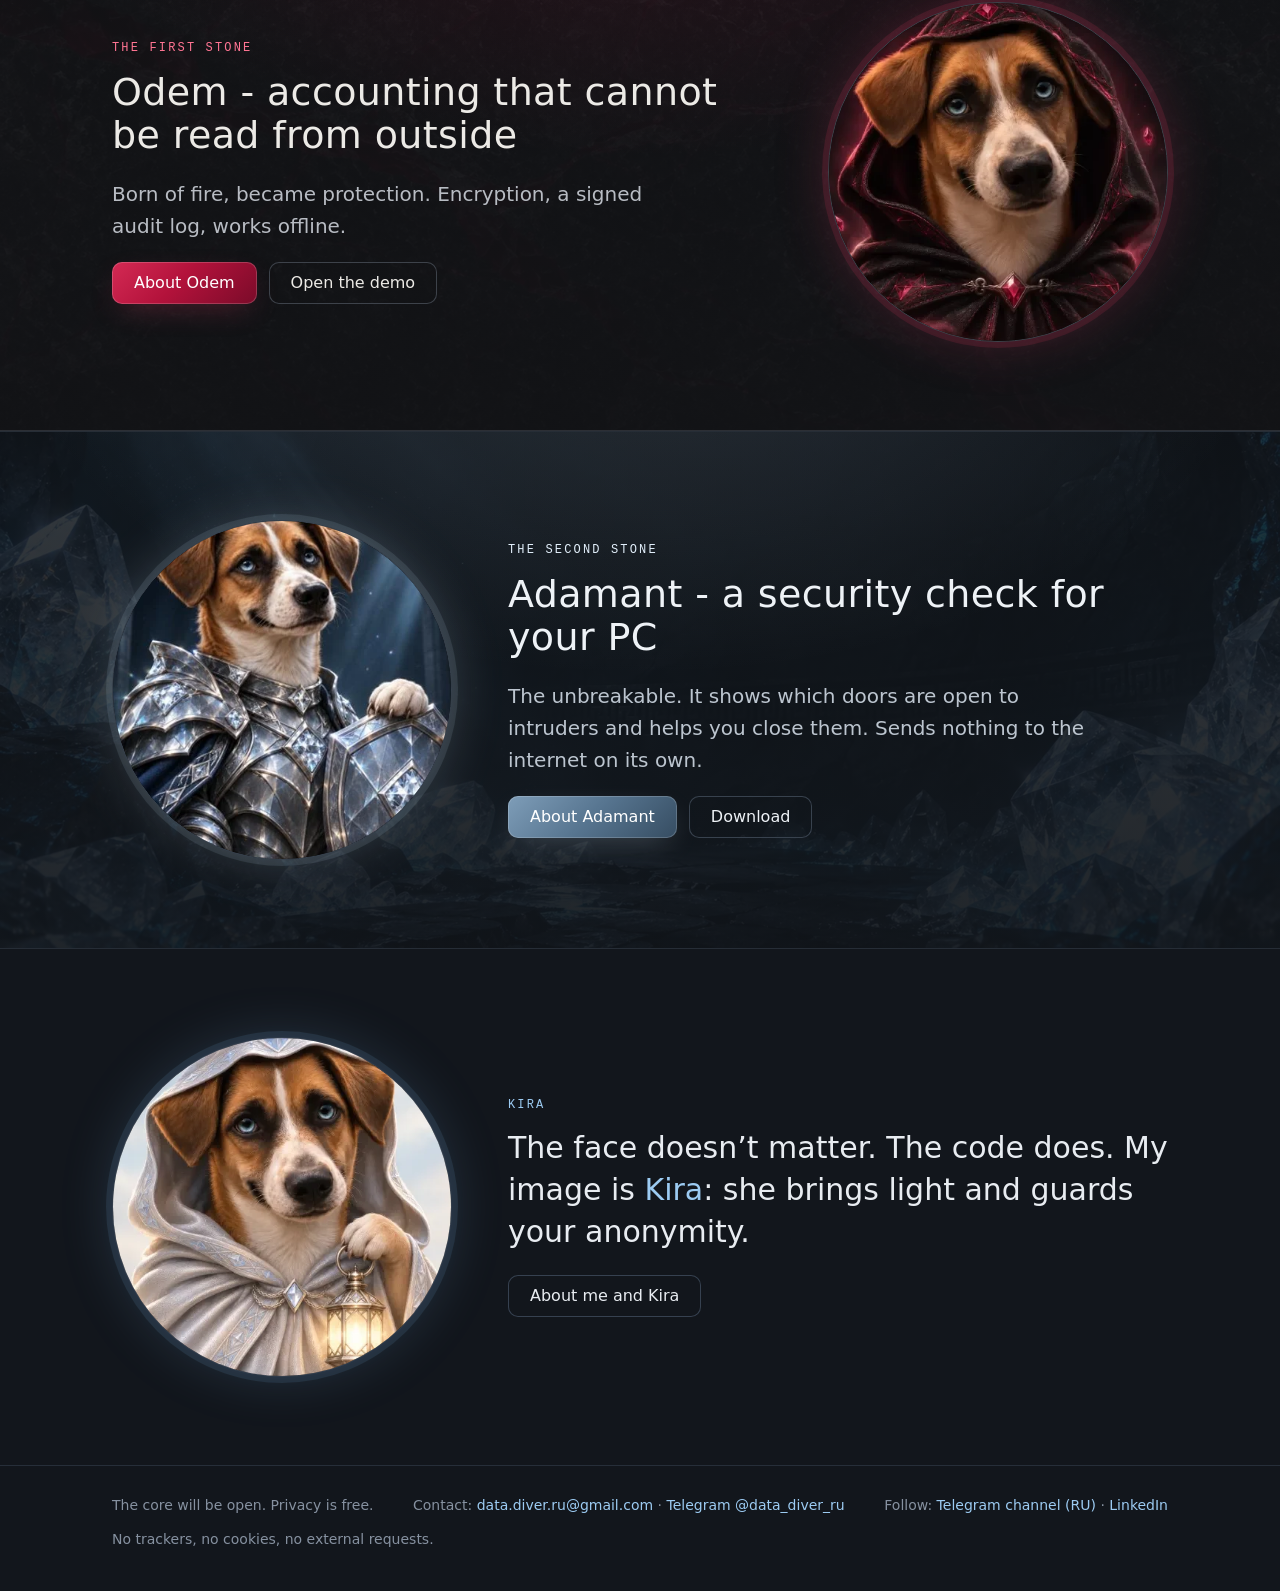
==== commit c08fb627: "Опал на сайте и в профиле, без камней для юристов и нотариусов Co-Authored-By: Claude Opus 5.5 <nore" ====
--- a/en/index.html
+++ b/en/index.html
@@ -6,9 +6,9 @@
 <meta http-equiv="Content-Security-Policy" content="default-src 'self'; img-src 'self' data:; style-src 'self'; script-src 'none'; base-uri 'none'; form-action 'none'">
 <meta name="referrer" content="no-referrer">
 <title>Stones of privacy - Odem and more</title>
-<meta name="description" content="Closed software that cannot read your data. The first stone is Odem, an accounting app.">
+<meta name="description" content="Software that cannot read your data. The first stone is Odem, an accounting app.">
 <meta property="og:title" content="Stones of privacy - Odem and more">
-<meta property="og:description" content="Closed software that cannot read your data. The first stone is Odem, an accounting app.">
+<meta property="og:description" content="Software that cannot read your data. The first stone is Odem, an accounting app.">
 <meta property="og:image" content="../assets/img/social-preview.jpg">
 <meta name="theme-color" content="#12161c">
 <link rel="alternate" hreflang="ru" href="../index.html">
@@ -30,8 +30,8 @@
 <p class="tag">Each one is a stone in a shared setting. Its own colour, its own profession, one core of protection.</p>
 <div class="setting" data-theme="graphite" aria-label="The setting: twelve places, two stones in place">
 <a class="stone lit" data-theme="odem" href="odem.html" aria-label="Odem - accounting, in progress"><img class="ruby" src="../assets/img/ruby.webp" alt="" width="256" height="256"><span class="name">Odem</span></a>
-<a class="stone" href="stones.html#topaz" aria-label="Topaz - legal edition, planned"><img class="ruby" src="../assets/img/ruby.webp" alt="" width="256" height="256"><span class="name">Topaz</span></a>
-<a class="stone" href="stones.html#carbuncle" aria-label="Carbuncle - for notaries, planned"><img class="ruby" src="../assets/img/ruby.webp" alt="" width="256" height="256"><span class="name">Carbuncle</span></a>
+<a class="stone soon" data-theme="opal" href="stones.html#opal" aria-label="Opal - anonymous messenger, coming soon"><img class="ruby" src="../assets/img/opal.webp" alt="" width="256" height="256"><span class="name">Opal</span></a>
+<span class="stone" role="img" aria-label="Empty place"><img class="ruby" src="../assets/img/ruby.webp" alt="" width="256" height="256"></span>
 <span class="stone" role="img" aria-label="Empty place"><img class="ruby" src="../assets/img/ruby.webp" alt="" width="256" height="256"></span>
 <span class="stone" role="img" aria-label="Empty place"><img class="ruby" src="../assets/img/ruby.webp" alt="" width="256" height="256"></span>
 <a class="stone lit" data-theme="adamant" href="adamant.html" aria-label="Adamant - a PC security check, released"><img class="diamond" src="../assets/img/diamond.webp" alt="" width="256" height="256"><span class="name">Adamant</span></a>
--- a/assets/style.css
+++ b/assets/style.css
@@ -11,7 +11,7 @@
 
 /* ── Темы ─────────────────────────────────────────────── */
 /* общая тёмная основа для камней */
-[data-theme="odem"], [data-theme="topaz"], [data-theme="carbuncle"], [data-theme="graphite"] {
+[data-theme="odem"], [data-theme="opal"], [data-theme="graphite"] {
   color-scheme: dark;
   --bg-0: #0e0f11;
   --bg: #121316;
@@ -33,19 +33,12 @@
   --bg-art: radial-gradient(900px 520px at 50% -120px, rgba(179, 18, 59, .16), transparent 70%),
             linear-gradient(rgba(18, 19, 22, .9), rgba(18, 19, 22, .96)), url("img/veins.webp") center / cover;
 }
-/* Топаз — янтарь и золото */
-[data-theme="topaz"] {
-  --acc: #c9861c; --acc-hi: #f2b84b; --acc-ink: #ffcf73; --acc-deep: #6b440a;
-  --acc-glow: rgba(242, 184, 75, .32); --acc-soft: rgba(242, 184, 75, .14);
-  --acc-grad: linear-gradient(135deg, #f0b24a 0%, #c9861c 50%, #8a5a10 100%);
-  --bg-art: radial-gradient(900px 520px at 50% -120px, rgba(201, 134, 28, .16), transparent 70%), var(--bg);
-}
-/* Карбункул — изумрудно-зелёный (можно поменять, когда дойдём до камня) */
-[data-theme="carbuncle"] {
-  --acc: #138a60; --acc-hi: #2fcf92; --acc-ink: #6fe3b4; --acc-deep: #0b4a33;
-  --acc-glow: rgba(47, 207, 146, .3); --acc-soft: rgba(47, 207, 146, .13);
-  --acc-grad: linear-gradient(135deg, #2bbf86 0%, #138a60 50%, #0b5a3e 100%);
-  --bg-art: radial-gradient(900px 520px at 50% -120px, rgba(19, 138, 96, .16), transparent 70%), var(--bg);
+/* Опал — переливы синего и зелёного на тёмном камне */
+[data-theme="opal"] {
+  --acc: #3a7bd5; --acc-hi: #5fd3c6; --acc-ink: #8fe6dc; --acc-deep: #1d3d6b;
+  --acc-glow: rgba(95, 211, 198, .28); --acc-soft: rgba(95, 211, 198, .12);
+  --acc-grad: linear-gradient(135deg, #36c08f 0%, #3a7bd5 50%, #7a4fd0 100%);
+  --bg-art: radial-gradient(900px 520px at 50% -120px, rgba(58, 123, 213, .16), transparent 70%), var(--bg);
 }
 /* нейтральная оправа для схемы камней */
 [data-theme="graphite"] {
@@ -179,6 +172,11 @@
 .stone.lit .ruby { width: 70%; height: 70%; filter: drop-shadow(0 0 14px var(--acc-glow)); opacity: 1; }
 .stone.lit:hover .ruby { filter: drop-shadow(0 0 20px var(--acc-hi)) brightness(1.1); }
 .stone.lit .name { opacity: 1; color: var(--acc-ink); }
+/* камень «скоро»: цветной, но без свечения */
+.stone.soon { border-style: dashed; border-color: var(--acc-hi); }
+.stone.soon .ruby { filter: none; opacity: .75; }
+.stone.soon:hover .ruby, .stone.soon:focus-visible .ruby { opacity: 1; }
+.stone.soon .name { color: var(--acc-ink); }
 @keyframes breathe { 50% { box-shadow: 0 0 46px -4px var(--acc-glow), inset 0 0 0 1px var(--acc-soft); } }
 @media (prefers-reduced-motion: reduce) { .stone.lit { animation: none; } * { transition: none !important; } }
 
@@ -234,6 +232,8 @@
 .locked > * { opacity: .7; }
 .locked .lock { width: 36px; height: 36px; color: var(--acc-hi); margin-bottom: 14px; }
 .locked .gem { width: 56px; height: 56px; object-fit: contain; margin-bottom: 12px; filter: grayscale(1) brightness(1.1); opacity: .45; }
+.locked.soon > * { opacity: 1; }
+.locked.soon .gem { width: 72px; height: 72px; filter: drop-shadow(0 0 12px var(--acc-glow)); opacity: 1; }
 
 /* летопись */
 .log { list-style: none; margin: 0; padding: 0; border-left: 1px solid var(--line-2); }
--- a/assets/adamant.css
+++ b/assets/adamant.css
@@ -32,6 +32,9 @@
 .dl { margin-top: 22px; }
 .dl .meta { margin: 12px 0 0; font: 13px/1.6 var(--mono); color: var(--ink-3); word-break: break-all; }
 .note { border-left: 2px solid var(--acc-hi); padding: 4px 0 4px 16px; color: var(--ink-2); margin: 18px 0 0; }
+.note.howto ol { margin: 8px 0 10px; padding-left: 22px; display: grid; gap: 6px; }
+.note.howto p { margin: 0 0 8px; }
+.note.howto p:last-child { margin-bottom: 0; }
 .duo { align-items: center; gap: 28px; margin-top: 0; }
 .product + .product { margin-top: 16px; }
 .card .k .tier { display: inline-block; margin-left: 8px; padding: 3px 7px; border-radius: 999px; border: 1px solid var(--acc-hi); font-size: 10px; letter-spacing: .08em; color: var(--acc-ink); vertical-align: 1px; }
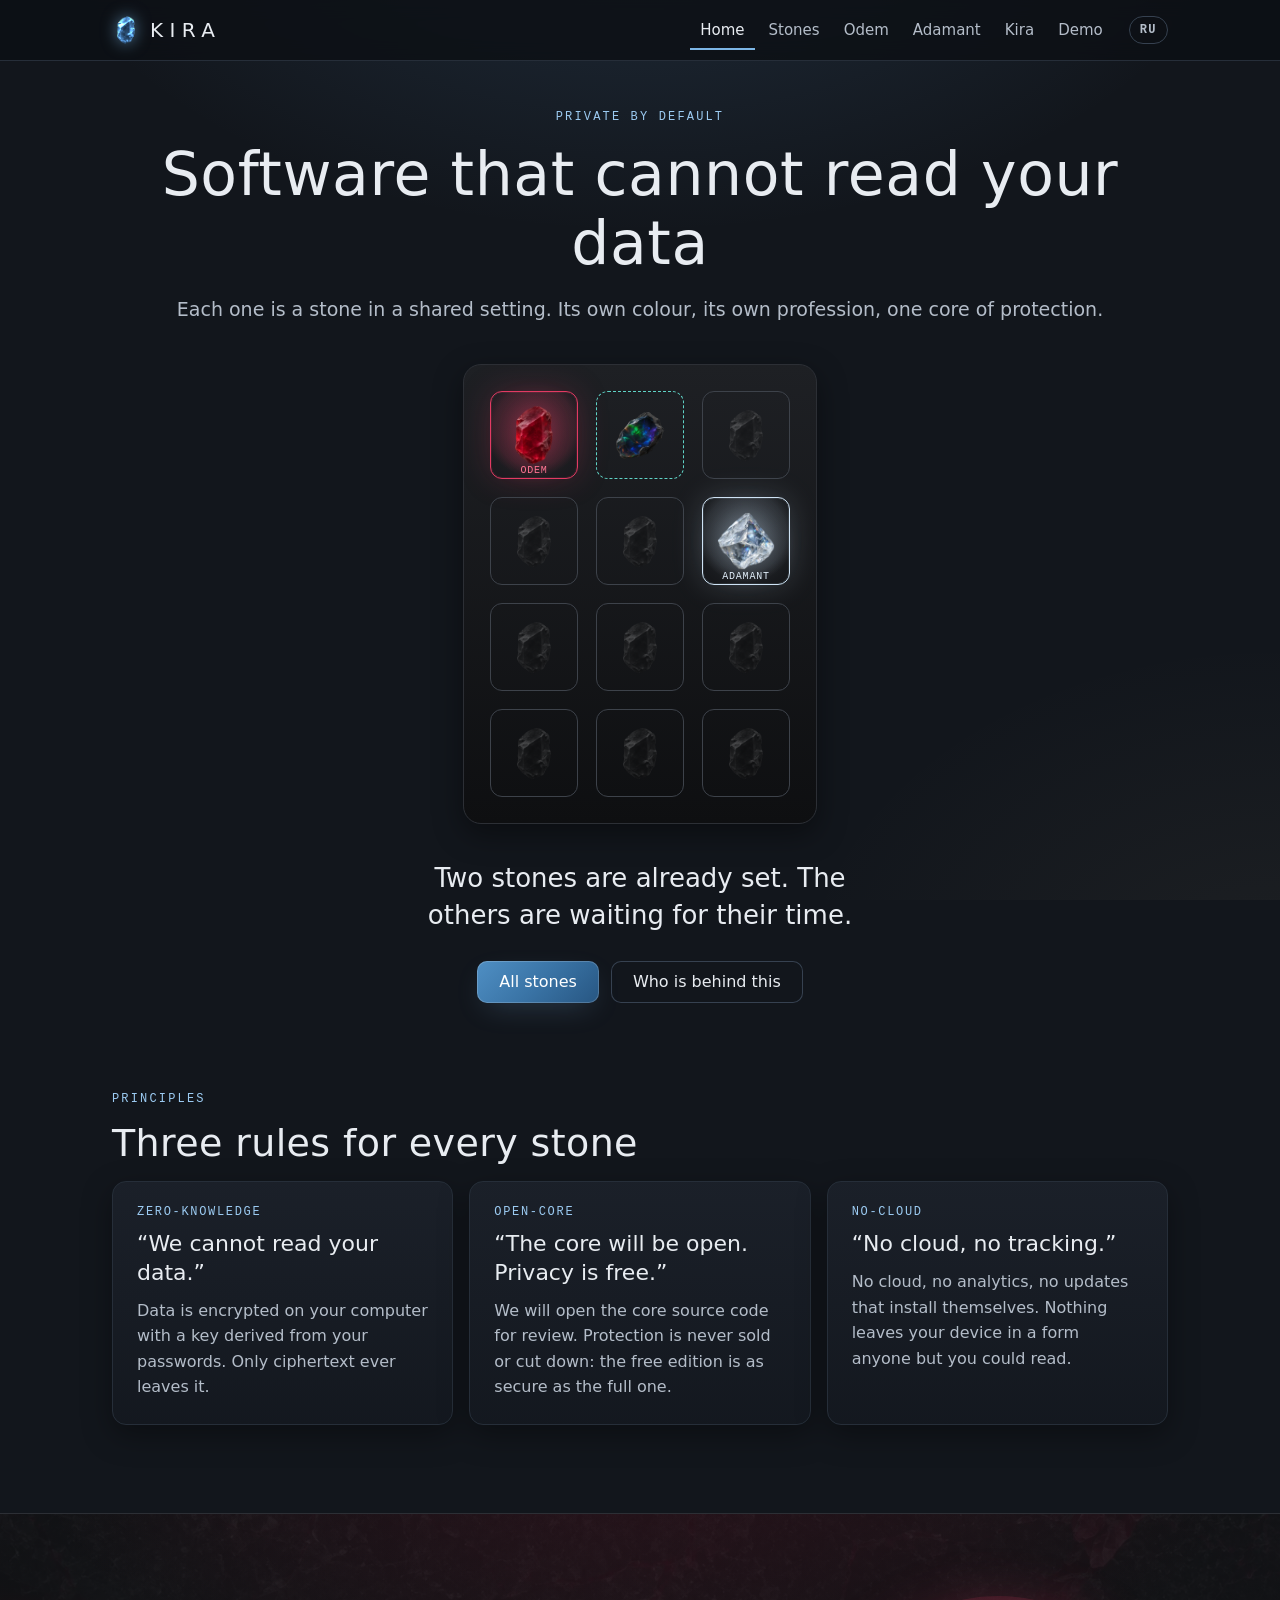
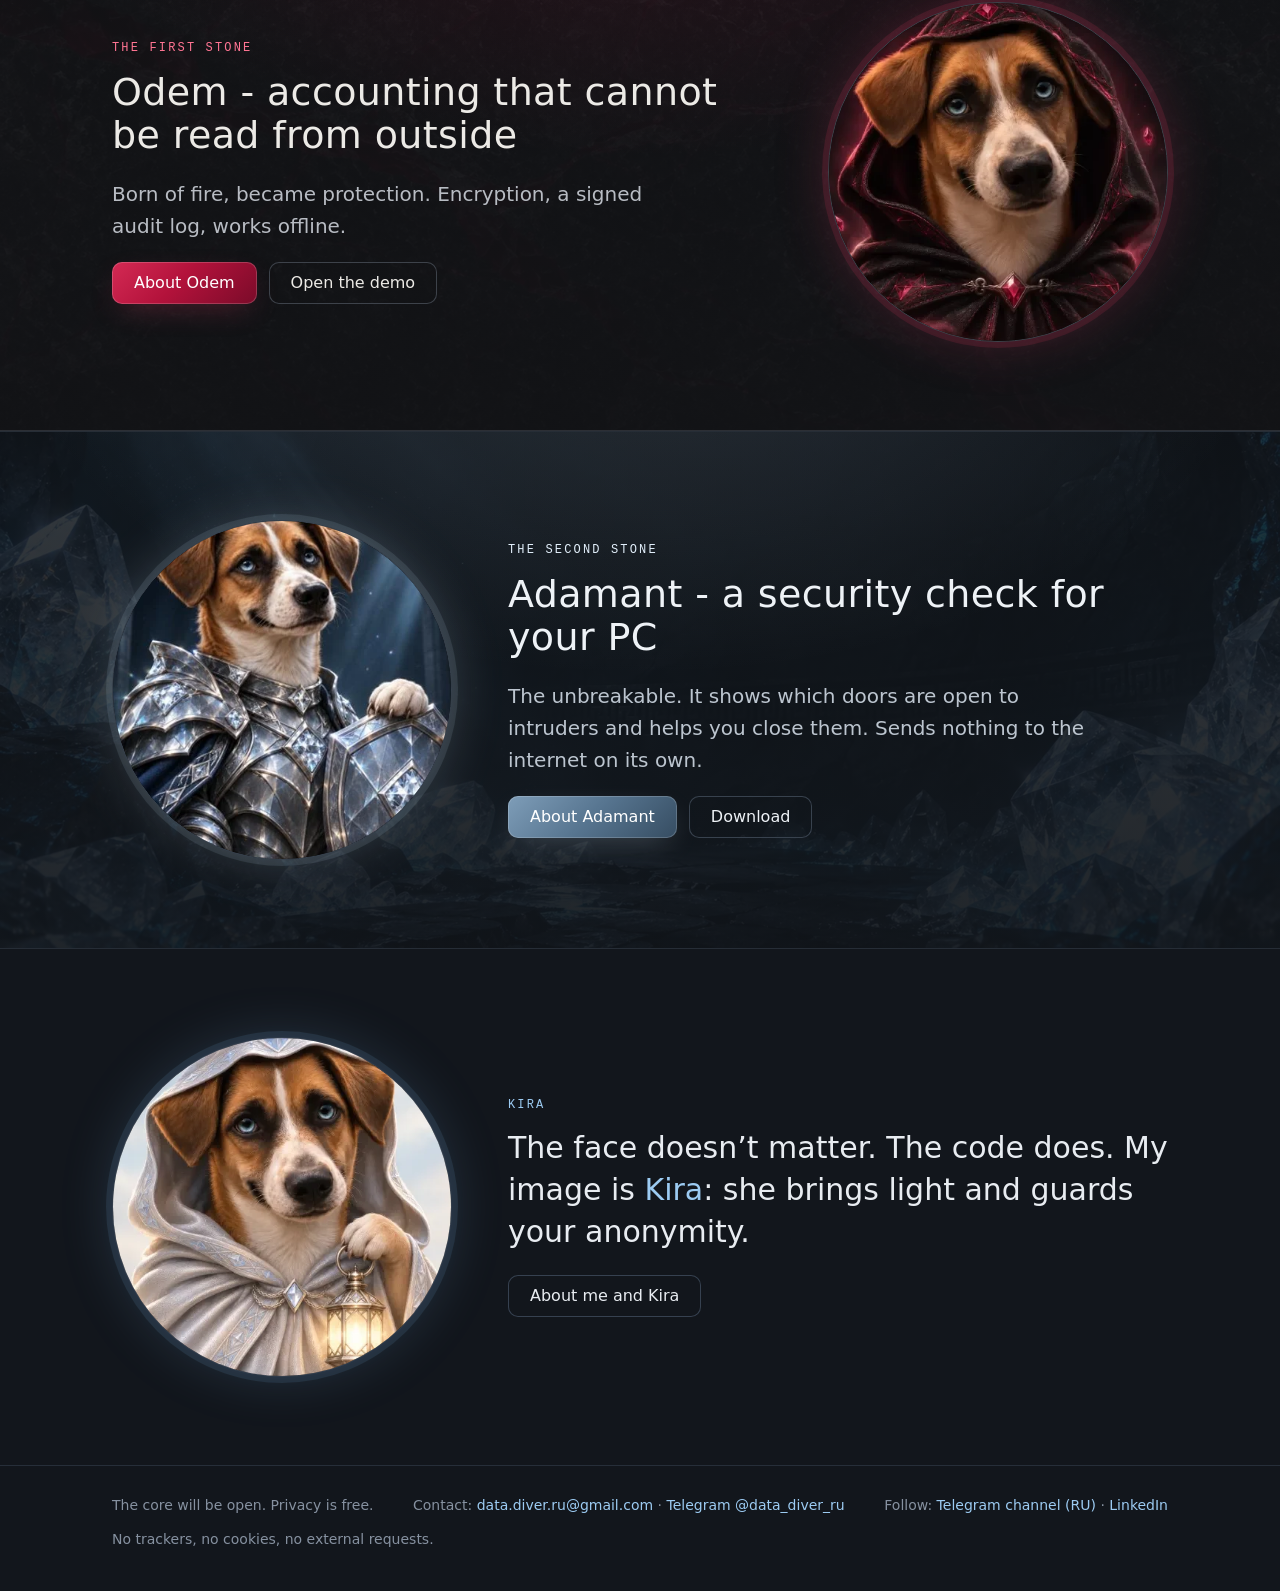
==== commit 8cac5ade: "Правило «Без облака и без слежки» вместо «Работает без интернета» Co-Authored-By: Claude Opus 5.5 <n" ====
--- a/en/index.html
+++ b/en/index.html
@@ -55,7 +55,7 @@
 <div class="grid3">
 <div class="card"><div class="k">Zero-knowledge</div><blockquote>“We cannot read your data.”</blockquote><p>Data is encrypted on your computer with a key derived from your passwords. Only ciphertext ever leaves it.</p></div>
 <div class="card"><div class="k">Open-core</div><blockquote>“The core will be open. Privacy is free.”</blockquote><p>We will open the core source code for review. Protection is never sold or cut down: the free edition is as secure as the full one.</p></div>
-<div class="card"><div class="k">Offline-first</div><blockquote>“Works without the internet.”</blockquote><p>No cloud, no analytics, no updates that install themselves. Everything runs on your computer or your office network.</p></div>
+<div class="card"><div class="k">No-cloud</div><blockquote>“No cloud, no tracking.”</blockquote><p>No cloud, no analytics, no updates that install themselves. Nothing leaves your device in a form anyone but you could read.</p></div>
 </div>
 </div></section>
 
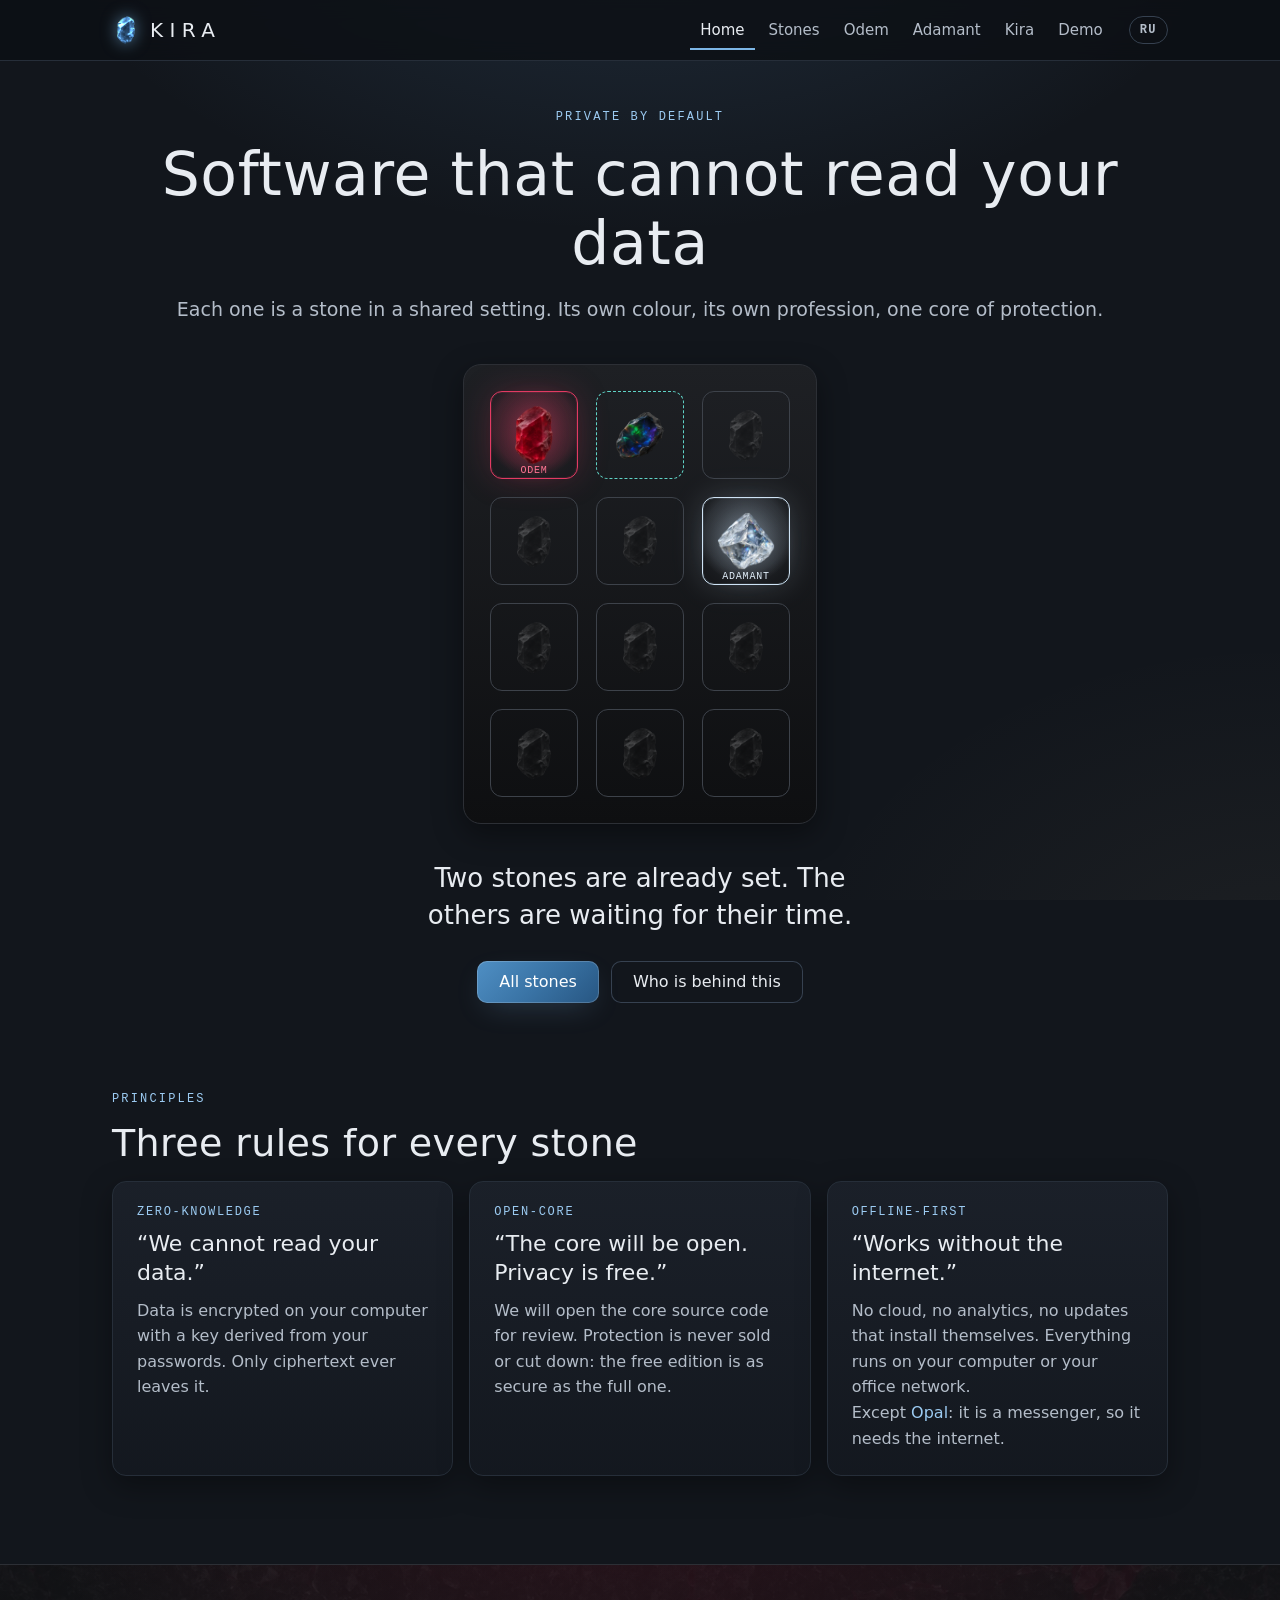
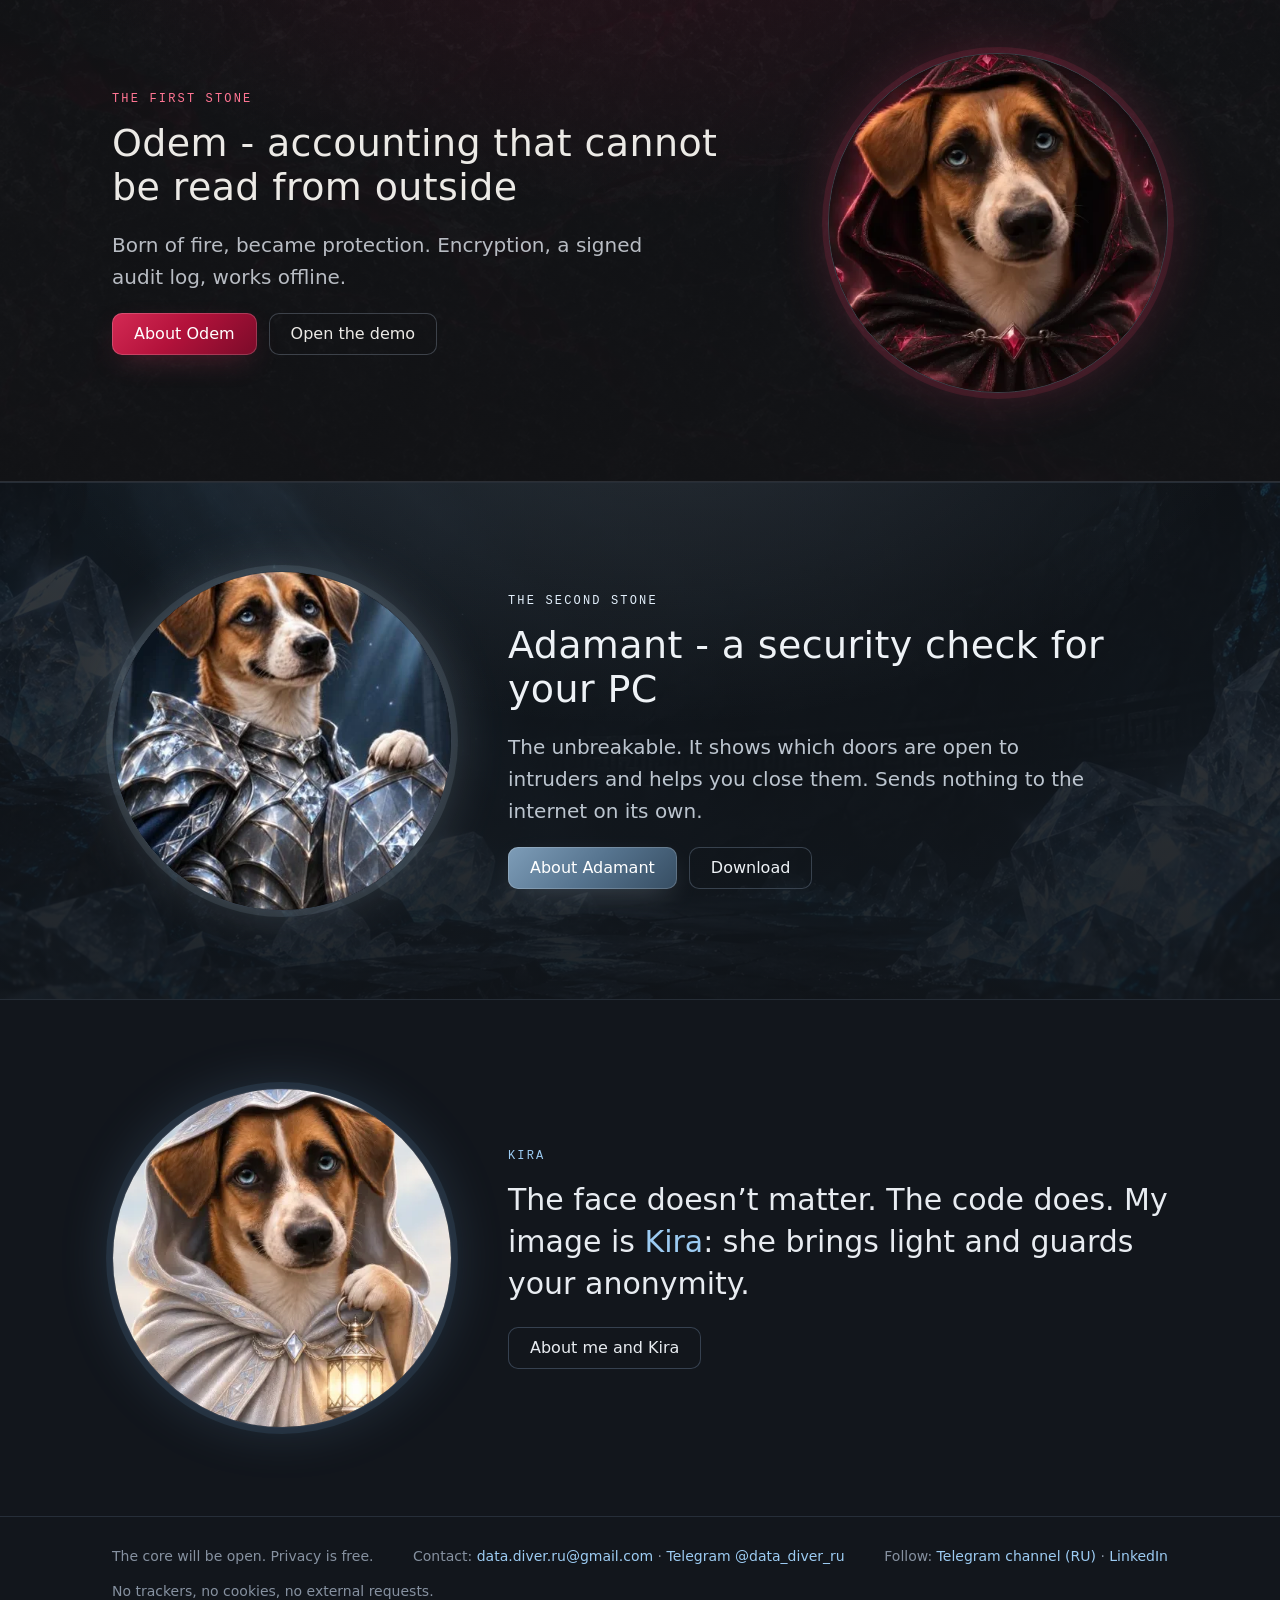
==== commit 6292f9f9: "Правило «Работает без интернета», у Опала приписка про интернет Co-Authored-By: Claude Opus 5.5 <nor" ====
--- a/en/index.html
+++ b/en/index.html
@@ -30,7 +30,7 @@
 <p class="tag">Each one is a stone in a shared setting. Its own colour, its own profession, one core of protection.</p>
 <div class="setting" data-theme="graphite" aria-label="The setting: twelve places, two stones in place">
 <a class="stone lit" data-theme="odem" href="odem.html" aria-label="Odem - accounting, in progress"><img class="ruby" src="../assets/img/ruby.webp" alt="" width="256" height="256"><span class="name">Odem</span></a>
-<a class="stone soon" data-theme="opal" href="stones.html#opal" aria-label="Opal - anonymous messenger, coming soon"><img class="ruby" src="../assets/img/opal.webp" alt="" width="256" height="256"><span class="name">Opal</span></a>
+<a class="stone soon" data-theme="opal" href="stones.html#opal" aria-label="Opal - anonymous messenger, coming soon. It needs the internet." title="Opal needs the internet - it is a messenger. Messages travel over Tor, with no servers of ours."><img class="ruby" src="../assets/img/opal.webp" alt="" width="256" height="256"><span class="name">Opal</span></a>
 <span class="stone" role="img" aria-label="Empty place"><img class="ruby" src="../assets/img/ruby.webp" alt="" width="256" height="256"></span>
 <span class="stone" role="img" aria-label="Empty place"><img class="ruby" src="../assets/img/ruby.webp" alt="" width="256" height="256"></span>
 <span class="stone" role="img" aria-label="Empty place"><img class="ruby" src="../assets/img/ruby.webp" alt="" width="256" height="256"></span>
@@ -55,7 +55,7 @@
 <div class="grid3">
 <div class="card"><div class="k">Zero-knowledge</div><blockquote>“We cannot read your data.”</blockquote><p>Data is encrypted on your computer with a key derived from your passwords. Only ciphertext ever leaves it.</p></div>
 <div class="card"><div class="k">Open-core</div><blockquote>“The core will be open. Privacy is free.”</blockquote><p>We will open the core source code for review. Protection is never sold or cut down: the free edition is as secure as the full one.</p></div>
-<div class="card"><div class="k">No-cloud</div><blockquote>“No cloud, no tracking.”</blockquote><p>No cloud, no analytics, no updates that install themselves. Nothing leaves your device in a form anyone but you could read.</p></div>
+<div class="card"><div class="k">Offline-first</div><blockquote>“Works without the internet.”</blockquote><p>No cloud, no analytics, no updates that install themselves. Everything runs on your computer or your office network.</p><p class="muted">Except <a href="stones.html#opal">Opal</a>: it is a messenger, so it needs the internet.</p></div>
 </div>
 </div></section>
 
